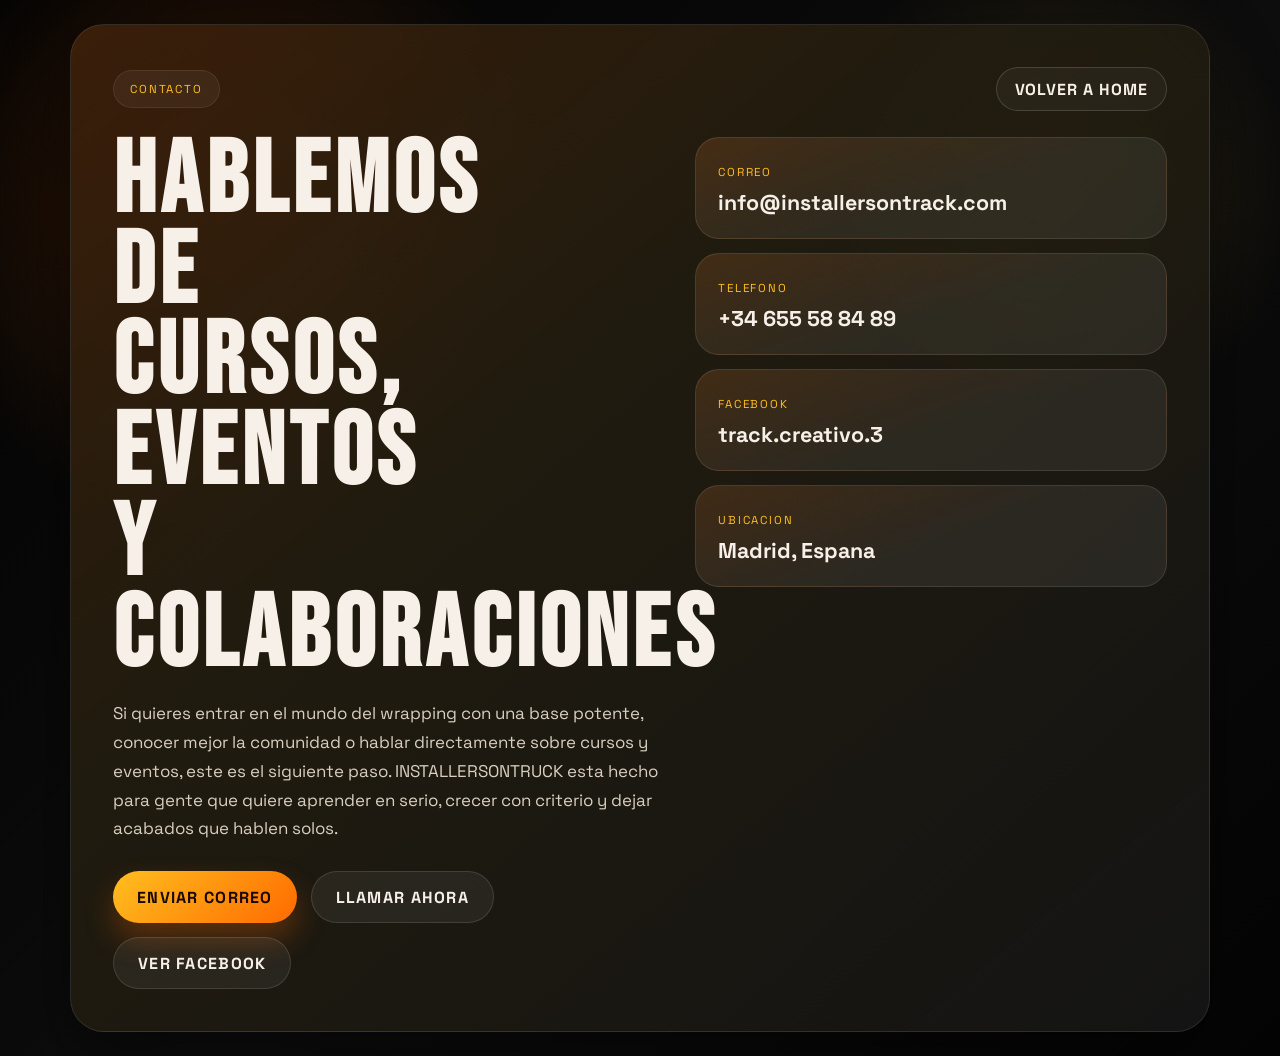
==== contacto.html @ b8a0fbc4 "first commit" ====
<!DOCTYPE html>
<html lang="es">
<head>
  <meta charset="UTF-8">
  <meta name="viewport" content="width=device-width, initial-scale=1.0">
  <title>Contacto | INSTALLERSONTRUCK</title>
  <link rel="preconnect" href="https://fonts.googleapis.com">
  <link rel="preconnect" href="https://fonts.gstatic.com" crossorigin>
  <link href="https://fonts.googleapis.com/css2?family=Bebas+Neue&family=Space+Grotesk:wght@400;500;700&display=swap" rel="stylesheet">
  <link rel="stylesheet" href="placeholder.css">
</head>
<body>
  <main class="placeholder-page">
    <section class="placeholder-card contact-page-card">
      <div class="contact-page-top">
        <span class="placeholder-eyebrow">Contacto</span>
        <a class="contact-back-link" href="index.html">Volver a home</a>
      </div>

      <div class="contact-hero">
        <div class="contact-copy">
          <h1>Hablemos de cursos, eventos y colaboraciones</h1>
          <p class="contact-page-intro">
            Si quieres entrar en el mundo del wrapping con una base potente, conocer mejor la comunidad o hablar
            directamente sobre cursos y eventos, este es el siguiente paso. INSTALLERSONTRUCK esta hecho para gente que
            quiere aprender en serio, crecer con criterio y dejar acabados que hablen solos.
          </p>

          <div class="contact-page-actions">
            <a class="placeholder-button" href="mailto:info@installersontrack.com">Enviar correo</a>
            <a class="placeholder-button placeholder-button-secondary" href="tel:+34655588489">Llamar ahora</a>
            <a class="placeholder-button placeholder-button-secondary" href="https://www.facebook.com/track.creativo.3" target="_blank" rel="noreferrer">Ver Facebook</a>
          </div>
        </div>

        <aside class="contact-sidebar">
          <a class="contact-page-item" href="mailto:info@installersontrack.com">
            <span class="contact-page-label">Correo</span>
            <strong>info@installersontrack.com</strong>
          </a>
          <a class="contact-page-item" href="tel:+34655588489">
            <span class="contact-page-label">Telefono</span>
            <strong>+34 655 58 84 89</strong>
          </a>
          <a class="contact-page-item" href="https://www.facebook.com/track.creativo.3" target="_blank" rel="noreferrer">
            <span class="contact-page-label">Facebook</span>
            <strong>track.creativo.3</strong>
          </a>
          <div class="contact-page-item contact-page-item-static">
            <span class="contact-page-label">Ubicacion</span>
            <strong>Madrid, Espana</strong>
          </div>
        </aside>
      </div>
    </section>
  </main>
</body>
</html>
---- placeholder.css ----
:root {
  --bg: #050505;
  --panel: rgba(14, 14, 14, 0.88);
  --line: rgba(255, 255, 255, 0.09);
  --text: #f6f0e8;
  --muted: #d8cec0;
  --orange: #ff6a00;
  --yellow: #ffbf1f;
  --shadow: 0 28px 70px rgba(0, 0, 0, 0.45);
}

* {
  box-sizing: border-box;
}

body {
  margin: 0;
  min-height: 100vh;
  font-family: "Space Grotesk", sans-serif;
  color: var(--text);
  background:
    radial-gradient(circle at 18% 20%, rgba(255, 106, 0, 0.2), transparent 24%),
    radial-gradient(circle at 82% 18%, rgba(255, 191, 31, 0.14), transparent 18%),
    linear-gradient(135deg, #030303, #0d0d0d 55%, #040404);
}

.placeholder-page {
  min-height: 100vh;
  display: grid;
  place-items: center;
  padding: 24px;
}

.placeholder-card {
  width: min(100%, 760px);
  padding: 44px 38px;
  text-align: center;
  border-radius: 34px;
  background:
    linear-gradient(140deg, rgba(255, 106, 0, 0.18), rgba(255, 191, 31, 0.08) 38%, rgba(255, 255, 255, 0.03)),
    var(--panel);
  border: 1px solid var(--line);
  box-shadow: var(--shadow);
}

.placeholder-eyebrow {
  display: inline-flex;
  align-items: center;
  min-height: 38px;
  padding: 0 16px;
  border-radius: 999px;
  background: rgba(255, 255, 255, 0.05);
  border: 1px solid rgba(255, 255, 255, 0.08);
  color: var(--yellow);
  text-transform: uppercase;
  letter-spacing: 0.16em;
  font-size: 0.72rem;
}

h1 {
  margin: 20px 0 14px;
  font-family: "Bebas Neue", sans-serif;
  font-size: clamp(3rem, 10vw, 5.8rem);
  line-height: 0.9;
  letter-spacing: 0.05em;
  text-transform: uppercase;
}

p {
  margin: 0 auto 28px;
  max-width: 28ch;
  color: var(--muted);
  font-size: 1.05rem;
  line-height: 1.7;
}

.placeholder-button {
  display: inline-flex;
  align-items: center;
  justify-content: center;
  min-height: 52px;
  padding: 0 24px;
  border-radius: 999px;
  background: linear-gradient(135deg, var(--yellow), var(--orange));
  color: #180900;
  font-weight: 700;
  text-transform: uppercase;
  letter-spacing: 0.08em;
  text-decoration: none;
  box-shadow: 0 16px 30px rgba(255, 106, 0, 0.28);
  transition: transform 0.25s ease, box-shadow 0.25s ease;
}

.placeholder-button:hover,
.placeholder-button:focus-visible {
  transform: translateY(-2px);
  box-shadow: 0 20px 34px rgba(255, 106, 0, 0.34);
}

.placeholder-button-secondary {
  background: rgba(255, 255, 255, 0.06);
  color: var(--text);
  box-shadow: none;
  border: 1px solid rgba(255, 255, 255, 0.12);
}

.placeholder-button-secondary:hover,
.placeholder-button-secondary:focus-visible {
  box-shadow: none;
  background: rgba(255, 255, 255, 0.1);
}

.placeholder-button-ghost {
  background: transparent;
  color: var(--text);
  box-shadow: none;
  border: 1px solid rgba(255, 255, 255, 0.2);
}

.placeholder-button-ghost:hover,
.placeholder-button-ghost:focus-visible {
  box-shadow: none;
  background: rgba(255, 255, 255, 0.05);
}

.contact-page-card {
  width: min(100%, 1140px);
  padding: 42px;
  text-align: left;
}

.contact-page-top {
  display: flex;
  align-items: center;
  justify-content: space-between;
  gap: 16px;
  margin-bottom: 26px;
}

.contact-back-link {
  display: inline-flex;
  align-items: center;
  justify-content: center;
  min-height: 44px;
  padding: 0 18px;
  border-radius: 999px;
  border: 1px solid rgba(255, 255, 255, 0.14);
  background: rgba(255, 255, 255, 0.04);
  color: var(--text);
  text-decoration: none;
  font-weight: 700;
  letter-spacing: 0.06em;
  text-transform: uppercase;
  transition: transform 0.25s ease, background 0.25s ease, border-color 0.25s ease;
}

.contact-back-link:hover,
.contact-back-link:focus-visible {
  transform: translateY(-2px);
  background: rgba(255, 255, 255, 0.08);
  border-color: rgba(255, 255, 255, 0.2);
}

.contact-hero {
  display: grid;
  grid-template-columns: minmax(0, 1.08fr) minmax(320px, 0.92fr);
  gap: 28px;
  align-items: start;
}

.contact-copy {
  min-width: 0;
}

.contact-page-card h1 {
  margin: 0 0 18px;
  max-width: 8.5ch;
  font-size: clamp(3.6rem, 8vw, 6.3rem);
  line-height: 0.9;
}

.contact-page-intro {
  margin: 0 0 28px;
  max-width: 54ch;
  font-size: 1.06rem;
}

.contact-sidebar {
  display: grid;
  gap: 14px;
}

.contact-page-grid {
  display: grid;
  grid-template-columns: repeat(2, minmax(0, 1fr));
  gap: 16px;
  margin-bottom: 28px;
}

.contact-page-item {
  display: block;
  padding: 22px 22px 20px;
  border-radius: 24px;
  background:
    linear-gradient(160deg, rgba(255, 106, 0, 0.12), rgba(255, 255, 255, 0.03) 55%),
    rgba(255, 255, 255, 0.04);
  border: 1px solid rgba(255, 255, 255, 0.1);
  text-decoration: none;
  color: var(--text);
  transition: transform 0.25s ease, border-color 0.25s ease, background 0.25s ease;
}

.contact-page-item:hover,
.contact-page-item:focus-visible {
  transform: translateY(-2px);
  border-color: rgba(255, 255, 255, 0.16);
  background: rgba(255, 255, 255, 0.07);
}

.contact-page-label {
  display: inline-block;
  margin-bottom: 10px;
  color: var(--yellow);
  text-transform: uppercase;
  letter-spacing: 0.16em;
  font-size: 0.72rem;
}

.contact-page-item strong {
  display: block;
  font-size: 1.34rem;
  line-height: 1.35;
  word-break: break-word;
}

.contact-page-item-static:hover,
.contact-page-item-static:focus-visible {
  transform: none;
  border-color: rgba(255, 255, 255, 0.1);
  background:
    linear-gradient(160deg, rgba(255, 106, 0, 0.12), rgba(255, 255, 255, 0.03) 55%),
    rgba(255, 255, 255, 0.04);
}

.contact-page-actions {
  display: flex;
  flex-wrap: wrap;
  gap: 14px;
}

@media (max-width: 640px) {
  .placeholder-page {
    padding: 16px;
  }

  .placeholder-card {
    padding: 30px 18px;
  }

  p {
    font-size: 0.98rem;
  }

  .placeholder-button {
    width: 100%;
  }

  .contact-page-card {
    padding: 28px 18px;
  }

  .contact-page-top {
    flex-direction: column;
    align-items: flex-start;
  }

  .contact-back-link {
    width: 100%;
  }

  .contact-hero {
    grid-template-columns: 1fr;
    gap: 20px;
  }

  .contact-page-card h1 {
    max-width: none;
    font-size: clamp(1.75rem, 7.8vw, 2.4rem);
    line-height: 0.95;
    letter-spacing: 0.03em;
    overflow-wrap: anywhere;
    word-break: break-word;
  }

  .contact-page-intro {
    font-size: 1rem;
  }
}
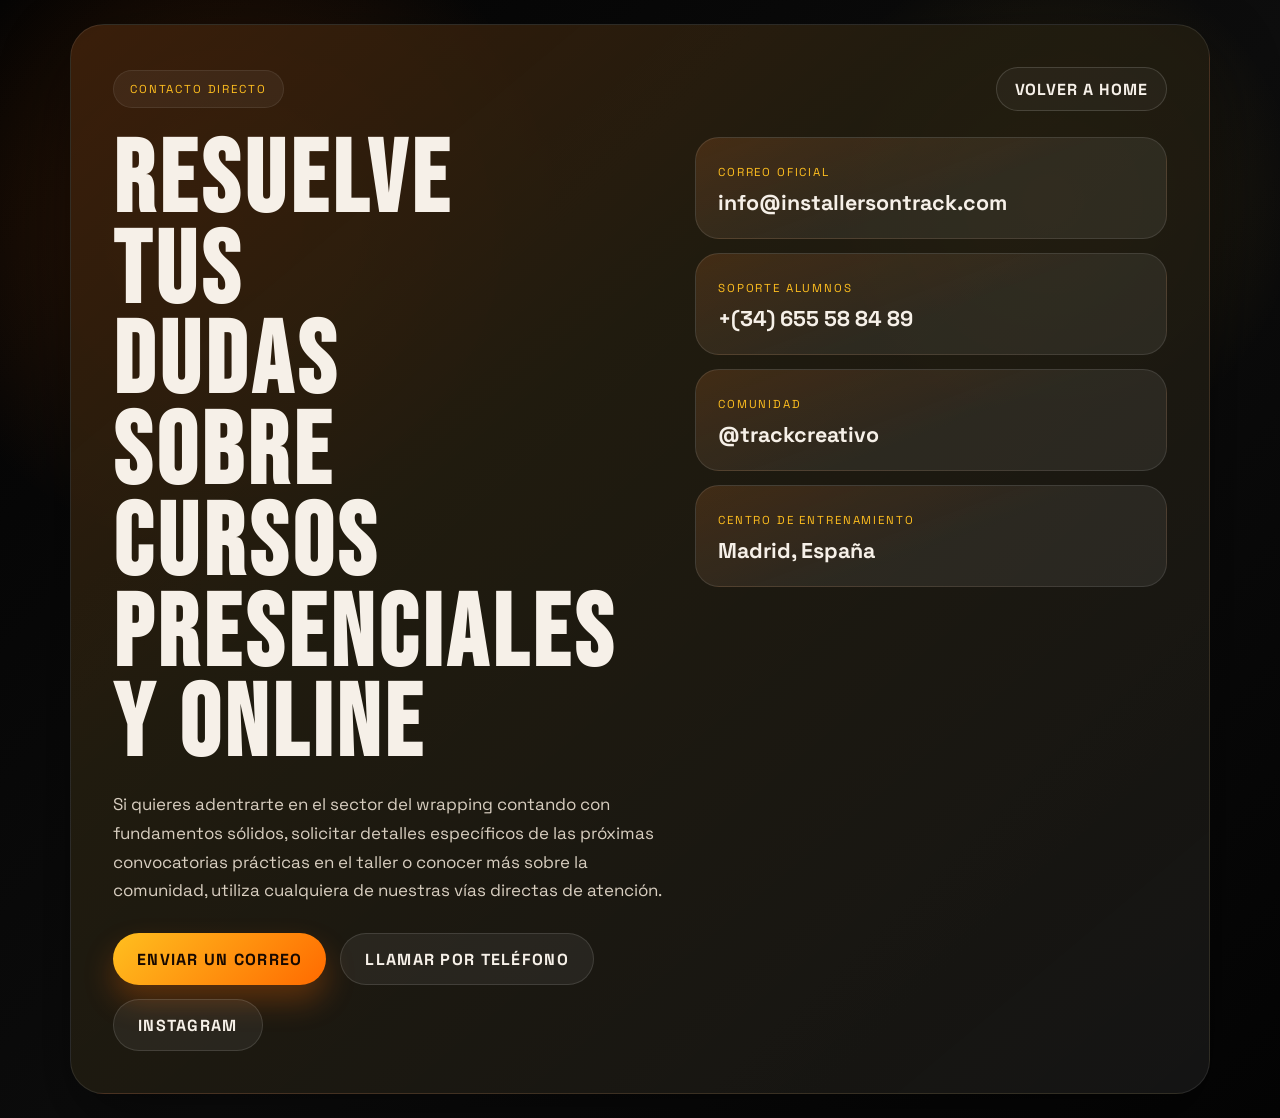
==== commit 8d4455fa: "finalizado" ====
--- a/contacto.html
+++ b/contacto.html
@@ -13,46 +13,44 @@
   <main class="placeholder-page">
     <section class="placeholder-card contact-page-card">
       <div class="contact-page-top">
-        <span class="placeholder-eyebrow">Contacto</span>
+        <span class="placeholder-eyebrow">Contacto Directo</span>
         <a class="contact-back-link" href="index.html">Volver a home</a>
       </div>
 
       <div class="contact-hero">
         <div class="contact-copy">
-          <h1>Hablemos de cursos, eventos y colaboraciones</h1>
+          <h1>Resuelve tus dudas sobre cursos presenciales y online</h1>
           <p class="contact-page-intro">
-            Si quieres entrar en el mundo del wrapping con una base potente, conocer mejor la comunidad o hablar
-            directamente sobre cursos y eventos, este es el siguiente paso. INSTALLERSONTRUCK esta hecho para gente que
-            quiere aprender en serio, crecer con criterio y dejar acabados que hablen solos.
+            Si quieres adentrarte en el sector del wrapping contando con fundamentos sólidos, solicitar detalles específicos de las próximas convocatorias prácticas en el taller o conocer más sobre la comunidad, utiliza cualquiera de nuestras vías directas de atención.
           </p>
 
           <div class="contact-page-actions">
-            <a class="placeholder-button" href="mailto:info@installersontrack.com">Enviar correo</a>
-            <a class="placeholder-button placeholder-button-secondary" href="tel:+34655588489">Llamar ahora</a>
-            <a class="placeholder-button placeholder-button-secondary" href="https://www.facebook.com/track.creativo.3" target="_blank" rel="noreferrer">Ver Facebook</a>
+            <a class="placeholder-button" href="mailto:info@installersontrack.com">Enviar un correo</a>
+            <a class="placeholder-button placeholder-button-secondary" href="tel:+34655588489">Llamar por teléfono</a>
+            <a class="placeholder-button placeholder-button-secondary" href="https://www.instagram.com/trackcreativo" target="_blank" rel="noreferrer">Instagram</a>
           </div>
         </div>
 
         <aside class="contact-sidebar">
           <a class="contact-page-item" href="mailto:info@installersontrack.com">
-            <span class="contact-page-label">Correo</span>
+            <span class="contact-page-label">Correo Oficial</span>
             <strong>info@installersontrack.com</strong>
           </a>
           <a class="contact-page-item" href="tel:+34655588489">
-            <span class="contact-page-label">Telefono</span>
-            <strong>+34 655 58 84 89</strong>
+            <span class="contact-page-label">Soporte Alumnos</span>
+            <strong>+(34) 655 58 84 89</strong>
           </a>
-          <a class="contact-page-item" href="https://www.facebook.com/track.creativo.3" target="_blank" rel="noreferrer">
-            <span class="contact-page-label">Facebook</span>
-            <strong>track.creativo.3</strong>
+          <a class="contact-page-item" href="https://www.instagram.com/trackcreativo" target="_blank" rel="noreferrer">
+            <span class="contact-page-label">Comunidad</span>
+            <strong>@trackcreativo</strong>
           </a>
           <div class="contact-page-item contact-page-item-static">
-            <span class="contact-page-label">Ubicacion</span>
-            <strong>Madrid, Espana</strong>
+            <span class="contact-page-label">Centro de Entrenamiento</span>
+            <strong>Madrid, España</strong>
           </div>
         </aside>
       </div>
     </section>
   </main>
 </body>
-</html>
+</html>
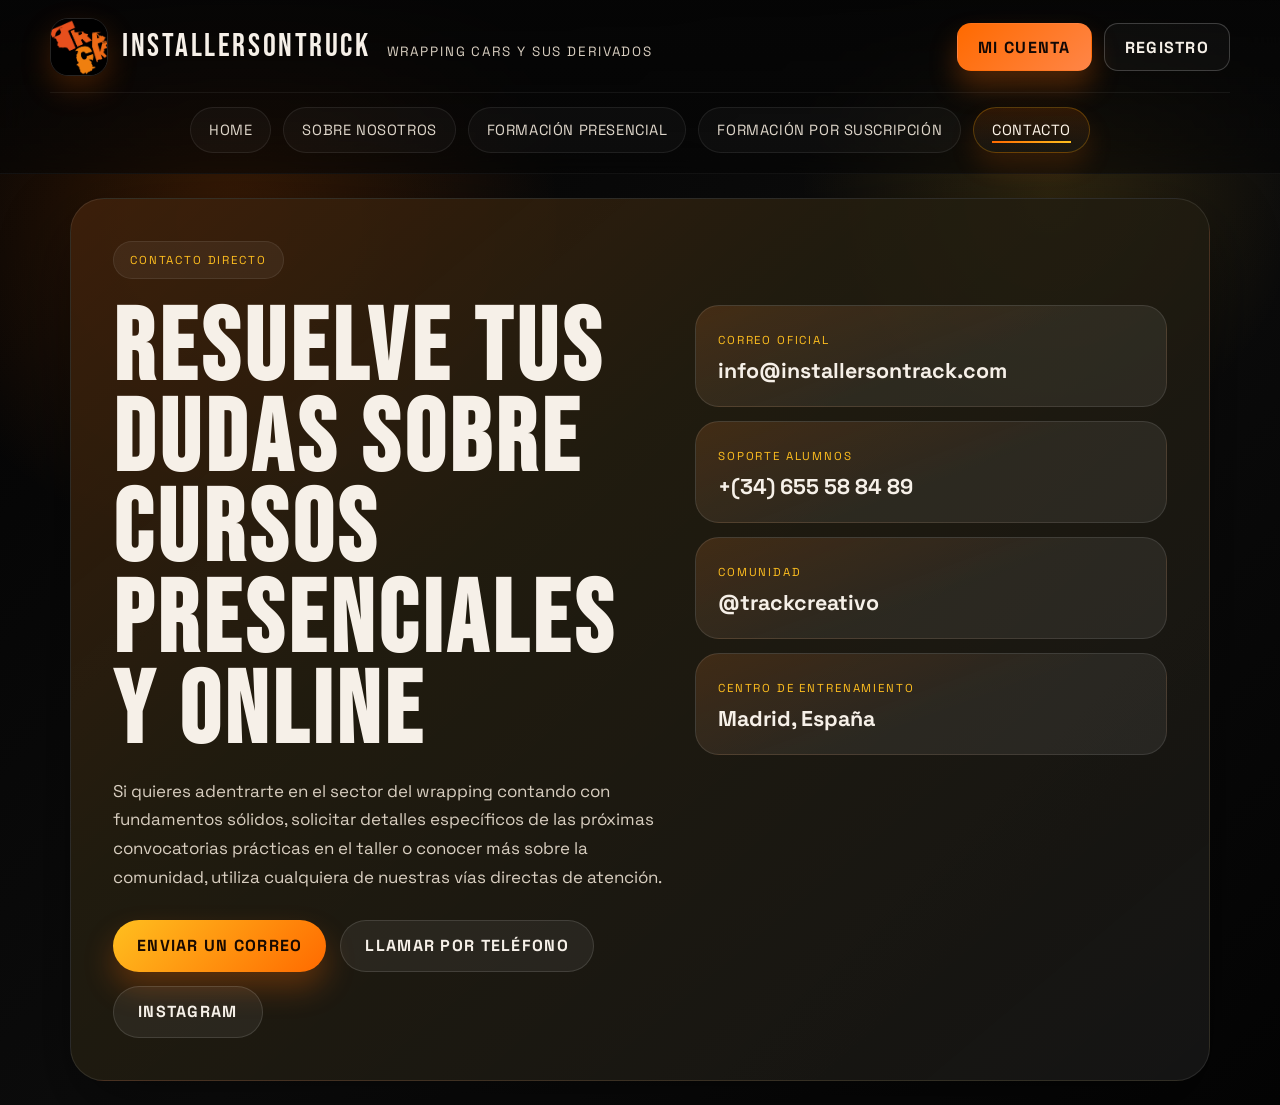
==== commit 8e8d472e: "Unifica menus y estilos de suscripcion" ====
--- a/contacto.html
+++ b/contacto.html
@@ -8,13 +8,42 @@
   <link rel="preconnect" href="https://fonts.gstatic.com" crossorigin>
   <link href="https://fonts.googleapis.com/css2?family=Bebas+Neue&family=Space+Grotesk:wght@400;500;700&display=swap" rel="stylesheet">
   <link rel="stylesheet" href="placeholder.css">
+  <link rel="stylesheet" href="site-header.css">
 </head>
 <body>
+  <header class="site-header">
+    <div class="page-shell header-inner">
+      <div class="header-top">
+        <a class="brand" href="index.html" aria-label="Ir al inicio">
+          <img class="brand-logo" src="logo.jpg" alt="Logo de INSTALLERSONTRUCK">
+          <div class="brand-copy">
+            <div class="brand-name">INSTALLERSONTRUCK</div>
+            <div class="brand-tag">Wrapping cars y sus derivados</div>
+          </div>
+        </a>
+
+        <div class="header-actions">
+          <a class="header-cta" href="mi-cuenta.html">Mi cuenta</a>
+          <a class="header-ghost" href="registro.html">Registro</a>
+        </div>
+      </div>
+
+      <div class="header-nav-row">
+        <nav class="nav" aria-label="Principal">
+          <a href="index.html">Home</a>
+          <a href="sobre-nosotros.html">Sobre nosotros</a>
+          <a href="formacion-presencial.html">Formación presencial</a>
+          <a href="formacion-suscripcion.html">Formación por suscripción</a>
+          <a class="is-active" href="contacto.html" aria-current="page">Contacto</a>
+        </nav>
+      </div>
+    </div>
+  </header>
+
   <main class="placeholder-page">
     <section class="placeholder-card contact-page-card">
       <div class="contact-page-top">
-        <span class="placeholder-eyebrow">Contacto Directo</span>
-        <a class="contact-back-link" href="index.html">Volver a home</a>
+        <span class="placeholder-eyebrow">Contacto directo</span>
       </div>
 
       <div class="contact-hero">
@@ -33,11 +62,11 @@
 
         <aside class="contact-sidebar">
           <a class="contact-page-item" href="mailto:info@installersontrack.com">
-            <span class="contact-page-label">Correo Oficial</span>
+            <span class="contact-page-label">Correo oficial</span>
             <strong>info@installersontrack.com</strong>
           </a>
           <a class="contact-page-item" href="tel:+34655588489">
-            <span class="contact-page-label">Soporte Alumnos</span>
+            <span class="contact-page-label">Soporte alumnos</span>
             <strong>+(34) 655 58 84 89</strong>
           </a>
           <a class="contact-page-item" href="https://www.instagram.com/trackcreativo" target="_blank" rel="noreferrer">
@@ -45,7 +74,7 @@
             <strong>@trackcreativo</strong>
           </a>
           <div class="contact-page-item contact-page-item-static">
-            <span class="contact-page-label">Centro de Entrenamiento</span>
+            <span class="contact-page-label">Centro de entrenamiento</span>
             <strong>Madrid, España</strong>
           </div>
         </aside>
@@ -53,4 +82,4 @@
     </section>
   </main>
 </body>
-</html>+</html>
--- a/placeholder.css
+++ b/placeholder.css
@@ -137,30 +137,6 @@
   margin-bottom: 26px;
 }
 
-.contact-back-link {
-  display: inline-flex;
-  align-items: center;
-  justify-content: center;
-  min-height: 44px;
-  padding: 0 18px;
-  border-radius: 999px;
-  border: 1px solid rgba(255, 255, 255, 0.14);
-  background: rgba(255, 255, 255, 0.04);
-  color: var(--text);
-  text-decoration: none;
-  font-weight: 700;
-  letter-spacing: 0.06em;
-  text-transform: uppercase;
-  transition: transform 0.25s ease, background 0.25s ease, border-color 0.25s ease;
-}
-
-.contact-back-link:hover,
-.contact-back-link:focus-visible {
-  transform: translateY(-2px);
-  background: rgba(255, 255, 255, 0.08);
-  border-color: rgba(255, 255, 255, 0.2);
-}
-
 .contact-hero {
   display: grid;
   grid-template-columns: minmax(0, 1.08fr) minmax(320px, 0.92fr);
@@ -174,7 +150,7 @@
 
 .contact-page-card h1 {
   margin: 0 0 18px;
-  max-width: 8.5ch;
+  max-width: 16ch;
   font-size: clamp(3.6rem, 8vw, 6.3rem);
   line-height: 0.9;
 }
@@ -272,10 +248,6 @@
   .contact-page-top {
     flex-direction: column;
     align-items: flex-start;
-  }
-
-  .contact-back-link {
-    width: 100%;
   }
 
   .contact-hero {
--- a/site-header.css
+++ b/site-header.css
@@ -0,0 +1,285 @@
+:root {
+  --header-text: #f6f0e8;
+  --header-muted: #c2baae;
+  --header-orange: #ff6a00;
+  --header-yellow: #ffbf1f;
+}
+
+.site-header {
+  position: sticky;
+  top: 0;
+  z-index: 20;
+  display: block;
+  padding: 0;
+  border-bottom: 1px solid rgba(255, 255, 255, 0.05);
+  background: linear-gradient(180deg, rgba(5, 5, 5, 0.92), rgba(5, 5, 5, 0.58));
+  backdrop-filter: blur(18px);
+}
+
+.site-header .page-shell {
+  width: min(calc(100% - 32px), 1180px);
+  margin: 0 auto;
+}
+
+.site-header .header-inner {
+  display: flex;
+  flex-direction: column;
+  gap: 16px;
+  padding: 18px 0 20px;
+}
+
+.site-header .header-top {
+  display: flex;
+  align-items: center;
+  justify-content: space-between;
+  gap: 24px;
+  width: 100%;
+}
+
+.site-header .brand {
+  display: flex;
+  align-items: center;
+  gap: 14px;
+  min-width: 0;
+  color: inherit;
+  text-decoration: none;
+}
+
+.site-header .brand-logo {
+  width: 58px;
+  height: 58px;
+  border-radius: 18px;
+  object-fit: cover;
+  border: 1px solid rgba(255, 255, 255, 0.12);
+  box-shadow: 0 12px 30px rgba(255, 106, 0, 0.22);
+}
+
+.site-header .brand-copy {
+  min-width: 0;
+  display: flex;
+  align-items: baseline;
+  gap: 16px;
+  flex-wrap: nowrap;
+}
+
+.site-header .brand-name {
+  font-family: "Bebas Neue", sans-serif;
+  letter-spacing: 0.08em;
+  font-size: 2rem;
+  line-height: 1;
+  white-space: nowrap;
+}
+
+.site-header .brand-tag {
+  color: var(--muted, var(--header-muted));
+  font-size: 0.84rem;
+  text-transform: uppercase;
+  letter-spacing: 0.14em;
+  white-space: nowrap;
+}
+
+.site-header .header-actions {
+  display: flex;
+  align-items: center;
+  gap: 12px;
+  flex: 0 0 auto;
+}
+
+.site-header .header-cta,
+.site-header .header-ghost {
+  display: inline-flex;
+  align-items: center;
+  justify-content: center;
+  min-height: 48px;
+  padding: 0 20px;
+  border-radius: 14px;
+  font-weight: 700;
+  text-transform: uppercase;
+  letter-spacing: 0.08em;
+  text-decoration: none;
+  transition: transform 0.25s ease, border-color 0.25s ease, background 0.25s ease, box-shadow 0.25s ease;
+}
+
+.site-header .header-cta {
+  border: 1px solid transparent;
+  background: linear-gradient(135deg, var(--orange, var(--header-orange)), #ff8547);
+  color: #130805;
+  box-shadow: 0 16px 28px rgba(255, 106, 0, 0.28);
+}
+
+.site-header .header-ghost {
+  border: 1px solid rgba(255, 255, 255, 0.2);
+  background: rgba(255, 255, 255, 0.03);
+  color: var(--text, var(--header-text));
+}
+
+.site-header .header-cta:hover,
+.site-header .header-cta:focus-visible,
+.site-header .header-ghost:hover,
+.site-header .header-ghost:focus-visible {
+  transform: translateY(-2px);
+}
+
+.site-header .header-cta.is-active,
+.site-header .header-ghost.is-active {
+  border-color: rgba(255, 166, 0, 0.38);
+  box-shadow: 0 14px 26px rgba(255, 106, 0, 0.18);
+}
+
+.site-header .header-nav-row {
+  width: 100%;
+  padding-top: 4px;
+  border-top: 1px solid rgba(255, 255, 255, 0.06);
+}
+
+.site-header .nav {
+  display: flex;
+  align-items: center;
+  justify-content: center;
+  flex-wrap: wrap;
+  gap: 12px;
+  padding-top: 10px;
+  color: #ded6ca;
+  font-size: 0.92rem;
+  text-transform: uppercase;
+  letter-spacing: 0.04em;
+}
+
+.site-header .nav a {
+  position: relative;
+  display: inline-flex;
+  align-items: center;
+  justify-content: center;
+  min-height: 46px;
+  padding: 0 18px;
+  border-radius: 999px;
+  border: 1px solid rgba(255, 255, 255, 0.08);
+  background: rgba(255, 255, 255, 0.03);
+  color: inherit;
+  text-decoration: none;
+  transition: transform 0.25s ease, border-color 0.25s ease, background 0.25s ease, color 0.25s ease;
+}
+
+.site-header .nav a::after {
+  content: "";
+  position: absolute;
+  left: 18px;
+  right: 18px;
+  bottom: 9px;
+  height: 2px;
+  transform: scaleX(0);
+  transform-origin: right;
+  background: linear-gradient(90deg, var(--orange, var(--header-orange)), var(--yellow, var(--header-yellow)));
+  transition: transform 0.28s ease;
+}
+
+.site-header .nav a:hover,
+.site-header .nav a:focus-visible {
+  transform: translateY(-2px);
+  border-color: rgba(255, 255, 255, 0.16);
+  background: rgba(255, 255, 255, 0.07);
+}
+
+.site-header .nav a:hover::after,
+.site-header .nav a:focus-visible::after,
+.site-header .nav a.is-active::after {
+  transform: scaleX(1);
+  transform-origin: left;
+}
+
+.site-header .nav a.is-active {
+  color: #fff6ea;
+  border-color: rgba(255, 166, 0, 0.28);
+  background: linear-gradient(180deg, rgba(255, 106, 0, 0.14), rgba(255, 255, 255, 0.04));
+  box-shadow: 0 14px 26px rgba(255, 106, 0, 0.14);
+}
+
+@media (max-width: 820px) {
+  .site-header .header-top {
+    flex-wrap: wrap;
+    align-items: flex-start;
+  }
+
+  .site-header .brand-copy {
+    flex-direction: column;
+    align-items: flex-start;
+    gap: 4px;
+  }
+
+  .site-header .header-actions {
+    margin-left: auto;
+  }
+
+  .site-header .nav {
+    justify-content: flex-start;
+  }
+}
+
+@media (max-width: 640px) {
+  .site-header {
+    position: static;
+  }
+
+  .site-header .page-shell {
+    width: min(calc(100% - 22px), 1180px);
+  }
+
+  .site-header .header-inner {
+    gap: 10px;
+    padding: 12px 0 14px;
+  }
+
+  .site-header .header-top {
+    gap: 12px;
+  }
+
+  .site-header .header-actions {
+    width: 100%;
+    flex-direction: column;
+    gap: 8px;
+    margin-left: 0;
+  }
+
+  .site-header .header-cta,
+  .site-header .header-ghost {
+    width: 100%;
+    min-height: 42px;
+    border-radius: 12px;
+    font-size: 0.86rem;
+  }
+
+  .site-header .brand-name {
+    font-size: 1.42rem;
+  }
+
+  .site-header .brand-tag {
+    white-space: normal;
+    font-size: 0.68rem;
+    letter-spacing: 0.1em;
+  }
+
+  .site-header .brand-logo {
+    width: 48px;
+    height: 48px;
+    border-radius: 14px;
+  }
+
+  .site-header .nav {
+    display: grid;
+    grid-template-columns: repeat(2, minmax(0, 1fr));
+    gap: 8px;
+    font-size: 0.76rem;
+    overflow: visible;
+    padding-bottom: 0;
+    padding-top: 8px;
+    flex-wrap: initial;
+  }
+
+  .site-header .nav a {
+    min-height: 50px;
+    padding: 0 10px;
+    white-space: normal;
+    text-align: center;
+    line-height: 1.2;
+  }
+}
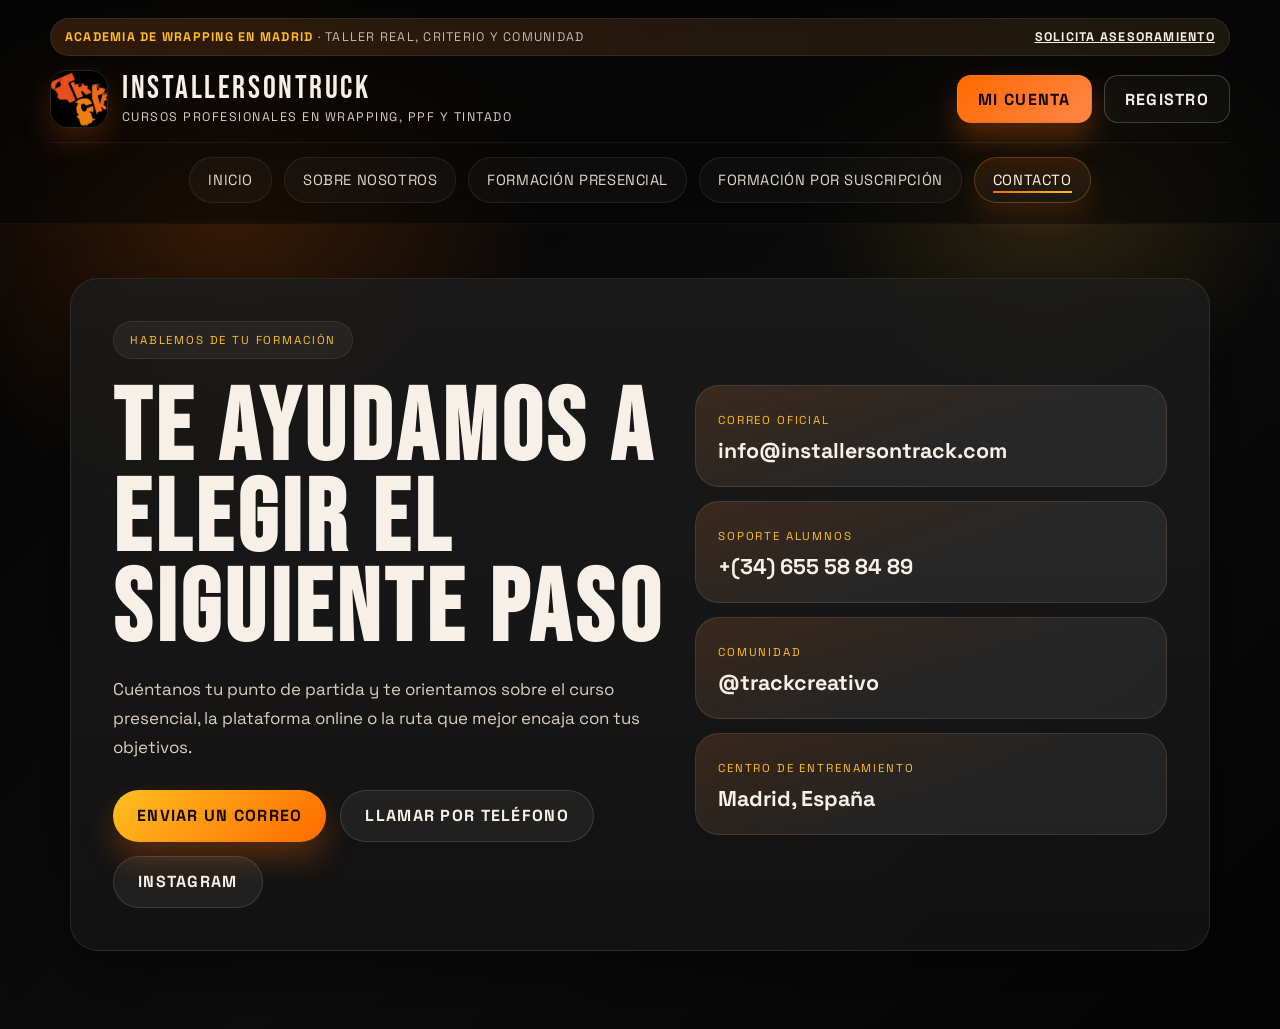
==== commit 46888438: "Cambios head" ====
--- a/contacto.html
+++ b/contacto.html
@@ -1,4 +1,4 @@
-<!DOCTYPE html>
+﻿<!DOCTYPE html>
 <html lang="es">
 <head>
   <meta charset="UTF-8">
@@ -13,14 +13,23 @@
 <body>
   <header class="site-header">
     <div class="page-shell header-inner">
+      <div class="header-ribbon">
+        <span><strong>Academia de wrapping en Madrid</strong> · Taller real, criterio y comunidad</span>
+        <a class="ribbon-link" href="contacto.html">Solicita asesoramiento</a>
+      </div>
+
       <div class="header-top">
         <a class="brand" href="index.html" aria-label="Ir al inicio">
           <img class="brand-logo" src="logo.jpg" alt="Logo de INSTALLERSONTRUCK">
           <div class="brand-copy">
             <div class="brand-name">INSTALLERSONTRUCK</div>
-            <div class="brand-tag">Wrapping cars y sus derivados</div>
+            <div class="brand-tag">Cursos profesionales en wrapping, PPF y tintado</div>
           </div>
         </a>
+
+
+        
+
 
         <div class="header-actions">
           <a class="header-cta" href="mi-cuenta.html">Mi cuenta</a>
@@ -30,7 +39,7 @@
 
       <div class="header-nav-row">
         <nav class="nav" aria-label="Principal">
-          <a href="index.html">Home</a>
+          <a href="index.html">Inicio</a>
           <a href="sobre-nosotros.html">Sobre nosotros</a>
           <a href="formacion-presencial.html">Formación presencial</a>
           <a href="formacion-suscripcion.html">Formación por suscripción</a>
@@ -43,14 +52,14 @@
   <main class="placeholder-page">
     <section class="placeholder-card contact-page-card">
       <div class="contact-page-top">
-        <span class="placeholder-eyebrow">Contacto directo</span>
+        <span class="placeholder-eyebrow">Hablemos de tu formación</span>
       </div>
 
       <div class="contact-hero">
         <div class="contact-copy">
-          <h1>Resuelve tus dudas sobre cursos presenciales y online</h1>
+          <h1>Te ayudamos a elegir el siguiente paso</h1>
           <p class="contact-page-intro">
-            Si quieres adentrarte en el sector del wrapping contando con fundamentos sólidos, solicitar detalles específicos de las próximas convocatorias prácticas en el taller o conocer más sobre la comunidad, utiliza cualquiera de nuestras vías directas de atención.
+            Cuéntanos tu punto de partida y te orientamos sobre el curso presencial, la plataforma online o la ruta que mejor encaja con tus objetivos.
           </p>
 
           <div class="contact-page-actions">
--- a/placeholder.css
+++ b/placeholder.css
@@ -25,22 +25,26 @@
 }
 
 .placeholder-page {
-  min-height: 100vh;
+  min-height: calc(100vh - 180px);
   display: grid;
-  place-items: center;
-  padding: 24px;
+  place-items: start center;
+  padding: 54px 24px 78px;
 }
 
 .placeholder-card {
   width: min(100%, 760px);
-  padding: 44px 38px;
+  padding: 42px;
   text-align: center;
-  border-radius: 34px;
+  border-radius: 28px;
   background:
-    linear-gradient(140deg, rgba(255, 106, 0, 0.18), rgba(255, 191, 31, 0.08) 38%, rgba(255, 255, 255, 0.03)),
+    linear-gradient(180deg, rgba(255, 255, 255, 0.05), rgba(255, 255, 255, 0.02)),
     var(--panel);
   border: 1px solid var(--line);
   box-shadow: var(--shadow);
+}
+
+.auth-card {
+  max-width: 540px;
 }
 
 .placeholder-eyebrow {
@@ -60,7 +64,7 @@
 h1 {
   margin: 20px 0 14px;
   font-family: "Bebas Neue", sans-serif;
-  font-size: clamp(3rem, 10vw, 5.8rem);
+  font-size: clamp(2.8rem, 8vw, 4.8rem);
   line-height: 0.9;
   letter-spacing: 0.05em;
   text-transform: uppercase;
@@ -68,7 +72,7 @@
 
 p {
   margin: 0 auto 28px;
-  max-width: 28ch;
+  max-width: 54ch;
   color: var(--muted);
   font-size: 1.05rem;
   line-height: 1.7;
@@ -224,13 +228,52 @@
   gap: 14px;
 }
 
+.form-submit {
+  width: 100%;
+  border: 0;
+  cursor: pointer;
+}
+
+.auth-footer {
+  margin-top: 30px;
+  padding-top: 24px;
+  border-top: 1px solid var(--line);
+  color: var(--muted);
+  font-size: 0.95rem;
+}
+
+.auth-footer.compact {
+  margin-top: 24px;
+  padding-top: 0;
+  border-top: 0;
+}
+
+.auth-footer a {
+  color: var(--yellow);
+  font-weight: 700;
+}
+
+.auth-link {
+  width: 100%;
+  margin-top: 14px;
+}
+
+.remember-control {
+  display: flex;
+  align-items: center;
+  gap: 6px;
+  color: var(--muted);
+  cursor: pointer;
+}
+
 @media (max-width: 640px) {
   .placeholder-page {
-    padding: 16px;
+    padding: 28px 16px 54px;
   }
 
   .placeholder-card {
     padding: 30px 18px;
+    border-radius: 22px;
   }
 
   p {
--- a/site-header.css
+++ b/site-header.css
@@ -24,8 +24,36 @@
 .site-header .header-inner {
   display: flex;
   flex-direction: column;
-  gap: 16px;
+  gap: 14px;
   padding: 18px 0 20px;
+}
+
+.site-header .header-ribbon {
+  display: flex;
+  align-items: center;
+  justify-content: space-between;
+  gap: 14px;
+  min-height: 38px;
+  padding: 0 14px;
+  border: 1px solid rgba(255, 255, 255, 0.08);
+  border-radius: 999px;
+  background:
+    linear-gradient(90deg, rgba(255, 106, 0, 0.14), rgba(255, 191, 31, 0.06)),
+    rgba(255, 255, 255, 0.03);
+  color: var(--header-muted);
+  font-size: 0.78rem;
+  text-transform: uppercase;
+  letter-spacing: 0.1em;
+}
+
+.site-header .header-ribbon strong {
+  color: var(--header-yellow);
+}
+
+.site-header .ribbon-link {
+  color: var(--header-text);
+  font-weight: 700;
+  white-space: nowrap;
 }
 
 .site-header .header-top {
@@ -57,9 +85,8 @@
 .site-header .brand-copy {
   min-width: 0;
   display: flex;
-  align-items: baseline;
-  gap: 16px;
-  flex-wrap: nowrap;
+  flex-direction: column;
+  gap: 5px;
 }
 
 .site-header .brand-name {
@@ -72,9 +99,34 @@
 
 .site-header .brand-tag {
   color: var(--muted, var(--header-muted));
-  font-size: 0.84rem;
-  text-transform: uppercase;
-  letter-spacing: 0.14em;
+  font-size: 0.78rem;
+  text-transform: uppercase;
+  letter-spacing: 0.12em;
+  line-height: 1.25;
+}
+
+.site-header .header-trust {
+  display: flex;
+  align-items: center;
+  justify-content: center;
+  gap: 8px;
+  flex-wrap: wrap;
+  min-width: 220px;
+}
+
+.site-header .trust-pill {
+  display: inline-flex;
+  align-items: center;
+  min-height: 32px;
+  padding: 0 12px;
+  border: 1px solid rgba(255, 255, 255, 0.08);
+  border-radius: 999px;
+  background: rgba(255, 255, 255, 0.04);
+  color: #eadfce;
+  font-size: 0.72rem;
+  font-weight: 700;
+  text-transform: uppercase;
+  letter-spacing: 0.08em;
   white-space: nowrap;
 }
 
@@ -201,9 +253,13 @@
   }
 
   .site-header .brand-copy {
-    flex-direction: column;
-    align-items: flex-start;
     gap: 4px;
+  }
+
+  .site-header .header-trust {
+    order: 3;
+    width: 100%;
+    justify-content: flex-start;
   }
 
   .site-header .header-actions {
@@ -227,6 +283,17 @@
   .site-header .header-inner {
     gap: 10px;
     padding: 12px 0 14px;
+  }
+
+  .site-header .header-ribbon {
+    align-items: flex-start;
+    flex-direction: column;
+    gap: 4px;
+    min-height: 0;
+    padding: 10px 12px;
+    border-radius: 14px;
+    font-size: 0.66rem;
+    line-height: 1.35;
   }
 
   .site-header .header-top {
@@ -253,9 +320,23 @@
   }
 
   .site-header .brand-tag {
-    white-space: normal;
     font-size: 0.68rem;
     letter-spacing: 0.1em;
+  }
+
+  .site-header .header-trust {
+    display: grid;
+    grid-template-columns: repeat(3, minmax(0, 1fr));
+    gap: 6px;
+  }
+
+  .site-header .trust-pill {
+    justify-content: center;
+    min-height: 34px;
+    padding: 0 6px;
+    font-size: 0.62rem;
+    text-align: center;
+    white-space: normal;
   }
 
   .site-header .brand-logo {
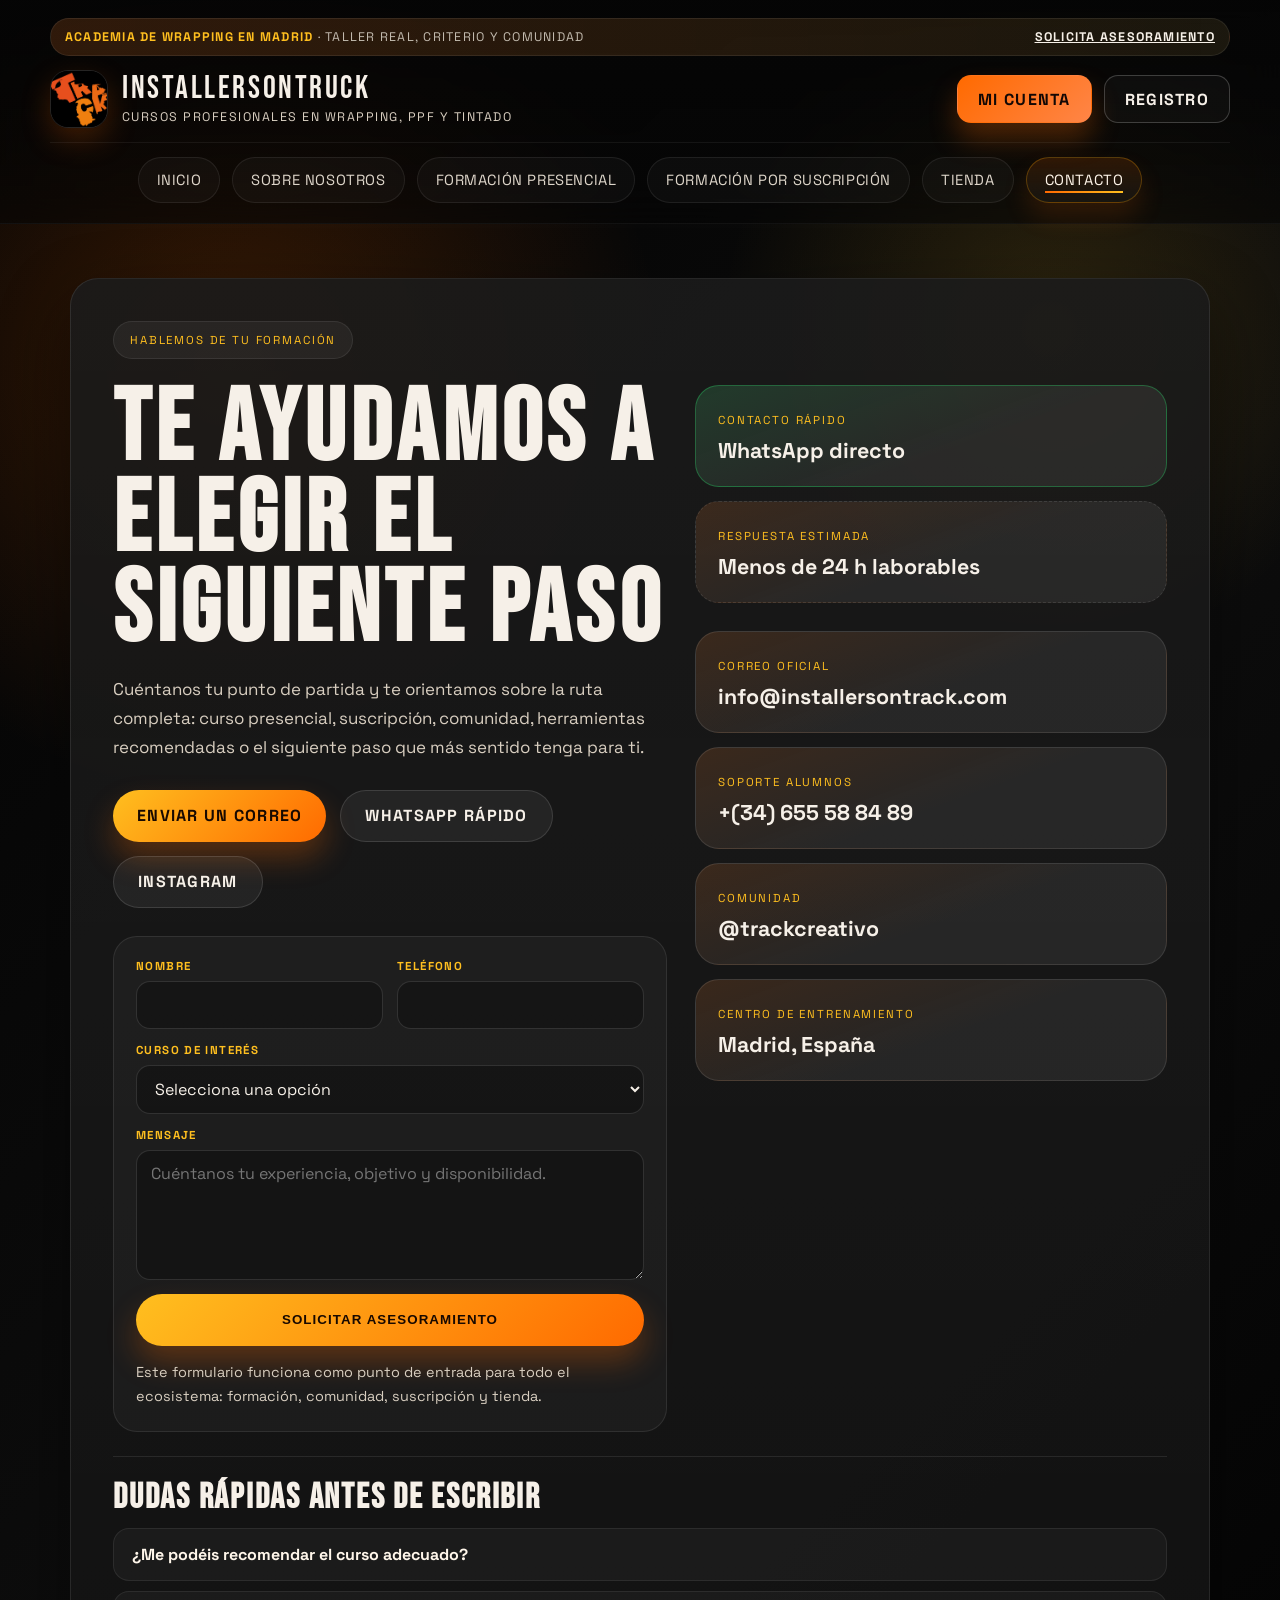
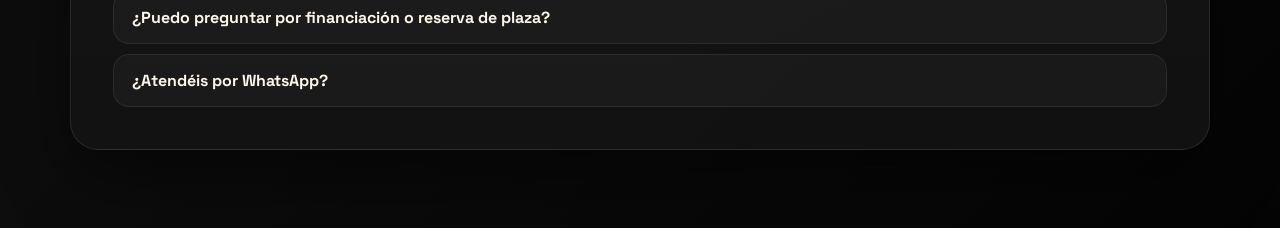
==== commit a6d710e8: "Reestructura tienda comunidad y rutas de formacion" ====
--- a/contacto.html
+++ b/contacto.html
@@ -9,6 +9,38 @@
   <link href="https://fonts.googleapis.com/css2?family=Bebas+Neue&family=Space+Grotesk:wght@400;500;700&display=swap" rel="stylesheet">
   <link rel="stylesheet" href="placeholder.css">
   <link rel="stylesheet" href="site-header.css">
+  <script type="application/ld+json">
+    {
+      "@context": "https://schema.org",
+      "@type": "FAQPage",
+      "mainEntity": [
+        {
+          "@type": "Question",
+          "name": "¿Me podéis recomendar el curso adecuado?",
+          "acceptedAnswer": {
+            "@type": "Answer",
+            "text": "Sí. Puedes indicar tu experiencia, objetivo y disponibilidad para recibir orientación entre curso presencial, suscripción o una ruta combinada."
+          }
+        },
+        {
+          "@type": "Question",
+          "name": "¿Puedo preguntar por financiación o reserva de plaza?",
+          "acceptedAnswer": {
+            "@type": "Answer",
+            "text": "Sí. Indica el curso de interés y se responderá con opciones disponibles, fechas y próximos pasos."
+          }
+        },
+        {
+          "@type": "Question",
+          "name": "¿Atendéis por WhatsApp?",
+          "acceptedAnswer": {
+            "@type": "Answer",
+            "text": "Sí. WhatsApp es la vía más rápida para dudas concretas, fechas y disponibilidad."
+          }
+        }
+      ]
+    }
+  </script>
 </head>
 <body>
   <header class="site-header">
@@ -43,6 +75,7 @@
           <a href="sobre-nosotros.html">Sobre nosotros</a>
           <a href="formacion-presencial.html">Formación presencial</a>
           <a href="formacion-suscripcion.html">Formación por suscripción</a>
+          <a href="tienda.html">Tienda</a>
           <a class="is-active" href="contacto.html" aria-current="page">Contacto</a>
         </nav>
       </div>
@@ -59,17 +92,60 @@
         <div class="contact-copy">
           <h1>Te ayudamos a elegir el siguiente paso</h1>
           <p class="contact-page-intro">
-            Cuéntanos tu punto de partida y te orientamos sobre el curso presencial, la plataforma online o la ruta que mejor encaja con tus objetivos.
+            Cuéntanos tu punto de partida y te orientamos sobre la ruta completa: curso presencial, suscripción, comunidad, herramientas recomendadas o el siguiente paso que más sentido tenga para ti.
           </p>
 
           <div class="contact-page-actions">
             <a class="placeholder-button" href="mailto:info@installersontrack.com">Enviar un correo</a>
-            <a class="placeholder-button placeholder-button-secondary" href="tel:+34655588489">Llamar por teléfono</a>
+            <a class="placeholder-button placeholder-button-secondary" href="https://wa.me/34655588489" target="_blank" rel="noreferrer">WhatsApp rápido</a>
             <a class="placeholder-button placeholder-button-secondary" href="https://www.instagram.com/trackcreativo" target="_blank" rel="noreferrer">Instagram</a>
           </div>
+
+          <form class="contact-form" action="mailto:info@installersontrack.com" method="post" enctype="text/plain">
+            <div class="contact-form-grid">
+              <div class="field-group">
+                <label for="nombre">Nombre</label>
+                <input id="nombre" name="nombre" type="text" autocomplete="name" required>
+              </div>
+              <div class="field-group">
+                <label for="telefono">Teléfono</label>
+                <input id="telefono" name="telefono" type="tel" autocomplete="tel" required>
+              </div>
+              <div class="field-group full">
+                <label for="curso">Curso de interés</label>
+                <select id="curso" name="curso" required>
+                  <option value="">Selecciona una opción</option>
+                  <option>Wrap intermedio</option>
+                  <option>Wrap avanzado</option>
+                  <option>Clear PPF</option>
+                  <option>Tintado de lunas</option>
+                  <option>Formación por suscripción</option>
+                  <option>Comunidad privada</option>
+                  <option>Tienda / kit de herramientas</option>
+                  <option>No lo tengo claro</option>
+                </select>
+              </div>
+              <div class="field-group full">
+                <label for="mensaje">Mensaje</label>
+                <textarea id="mensaje" name="mensaje" placeholder="Cuéntanos tu experiencia, objetivo y disponibilidad."></textarea>
+              </div>
+            </div>
+            <button class="placeholder-button form-submit" type="submit">Solicitar asesoramiento</button>
+            <p class="contact-form-note">Este formulario funciona como punto de entrada para todo el ecosistema: formación, comunidad, suscripción y tienda.</p>
+          </form>
         </div>
 
         <aside class="contact-sidebar">
+          <div class="quick-contact">
+            <a class="contact-page-item whatsapp-card" href="https://wa.me/34655588489" target="_blank" rel="noreferrer">
+              <span class="contact-page-label">Contacto rápido</span>
+              <strong>WhatsApp directo</strong>
+            </a>
+            <div class="contact-page-item contact-page-item-static response-card">
+              <span class="contact-page-label">Respuesta estimada</span>
+              <strong>Menos de 24 h laborables</strong>
+            </div>
+          </div>
           <a class="contact-page-item" href="mailto:info@installersontrack.com">
             <span class="contact-page-label">Correo oficial</span>
             <strong>info@installersontrack.com</strong>
@@ -88,7 +164,26 @@
           </div>
         </aside>
       </div>
+
+      <section class="contact-faq" aria-labelledby="faq-contacto">
+        <h2 id="faq-contacto">Dudas rápidas antes de escribir</h2>
+        <div class="contact-faq-list">
+          <details>
+            <summary>¿Me podéis recomendar el curso adecuado?</summary>
+            <p>Sí. Cuéntanos tu experiencia, objetivo y disponibilidad para orientarte entre curso presencial, suscripción, comunidad, tienda o una ruta combinada.</p>
+          </details>
+          <details>
+            <summary>¿Puedo preguntar por financiación o reserva de plaza?</summary>
+            <p>Sí. Indica el curso de interés en el formulario y te responderemos con opciones disponibles y próximos pasos.</p>
+          </details>
+          <details>
+            <summary>¿Atendéis por WhatsApp?</summary>
+            <p>Sí. El botón de WhatsApp es la vía más rápida para dudas concretas, fechas y disponibilidad.</p>
+          </details>
+        </div>
+      </section>
     </section>
   </main>
 </body>
 </html>
+
--- a/placeholder.css
+++ b/placeholder.css
@@ -228,6 +228,135 @@
   gap: 14px;
 }
 
+.contact-form {
+  display: grid;
+  gap: 14px;
+  margin-top: 28px;
+  padding: 22px;
+  border-radius: 24px;
+  border: 1px solid rgba(255, 255, 255, 0.09);
+  background: rgba(255, 255, 255, 0.035);
+}
+
+.contact-form-grid {
+  display: grid;
+  grid-template-columns: repeat(2, minmax(0, 1fr));
+  gap: 14px;
+}
+
+.field-group {
+  display: grid;
+  gap: 8px;
+}
+
+.field-group.full {
+  grid-column: 1 / -1;
+}
+
+.field-group label {
+  color: var(--yellow);
+  text-transform: uppercase;
+  letter-spacing: 0.12em;
+  font-size: 0.72rem;
+  font-weight: 700;
+}
+
+.field-group input,
+.field-group select,
+.field-group textarea {
+  width: 100%;
+  min-height: 48px;
+  border: 1px solid rgba(255, 255, 255, 0.12);
+  border-radius: 14px;
+  background: rgba(0, 0, 0, 0.28);
+  color: var(--text);
+  font: inherit;
+  padding: 12px 14px;
+  outline: none;
+}
+
+.field-group textarea {
+  min-height: 130px;
+  resize: vertical;
+}
+
+.field-group input:focus,
+.field-group select:focus,
+.field-group textarea:focus {
+  border-color: rgba(255, 191, 31, 0.5);
+  box-shadow: 0 0 0 3px rgba(255, 191, 31, 0.1);
+}
+
+.contact-form-note {
+  margin: 0;
+  max-width: none;
+  color: var(--muted);
+  font-size: 0.9rem;
+}
+
+.quick-contact {
+  display: grid;
+  gap: 14px;
+  margin-bottom: 14px;
+}
+
+.whatsapp-card {
+  border-color: rgba(37, 211, 102, 0.35);
+  background:
+    linear-gradient(160deg, rgba(37, 211, 102, 0.14), rgba(255, 255, 255, 0.03) 58%),
+    rgba(255, 255, 255, 0.04);
+}
+
+.response-card {
+  border-style: dashed;
+}
+
+.contact-faq {
+  margin-top: 24px;
+  padding-top: 24px;
+  border-top: 1px solid var(--line);
+}
+
+.contact-faq h2 {
+  margin: 0 0 14px;
+  font-family: "Bebas Neue", sans-serif;
+  font-size: 2.2rem;
+  line-height: 0.95;
+  letter-spacing: 0.05em;
+  text-transform: uppercase;
+}
+
+.contact-faq-list {
+  display: grid;
+  gap: 10px;
+}
+
+.contact-faq-list details {
+  border-radius: 16px;
+  border: 1px solid rgba(255, 255, 255, 0.08);
+  background: rgba(255, 255, 255, 0.035);
+}
+
+.contact-faq-list summary {
+  cursor: pointer;
+  padding: 15px 18px;
+  color: #fff6ea;
+  font-weight: 700;
+  list-style: none;
+}
+
+.contact-faq-list summary::-webkit-details-marker {
+  display: none;
+}
+
+.contact-faq-list p {
+  margin: 0;
+  max-width: none;
+  padding: 0 18px 16px;
+  color: var(--muted);
+  font-size: 0.96rem;
+}
+
 .form-submit {
   width: 100%;
   border: 0;
@@ -310,4 +439,8 @@
   .contact-page-intro {
     font-size: 1rem;
   }
-}
+
+  .contact-form-grid {
+    grid-template-columns: 1fr;
+  }
+}
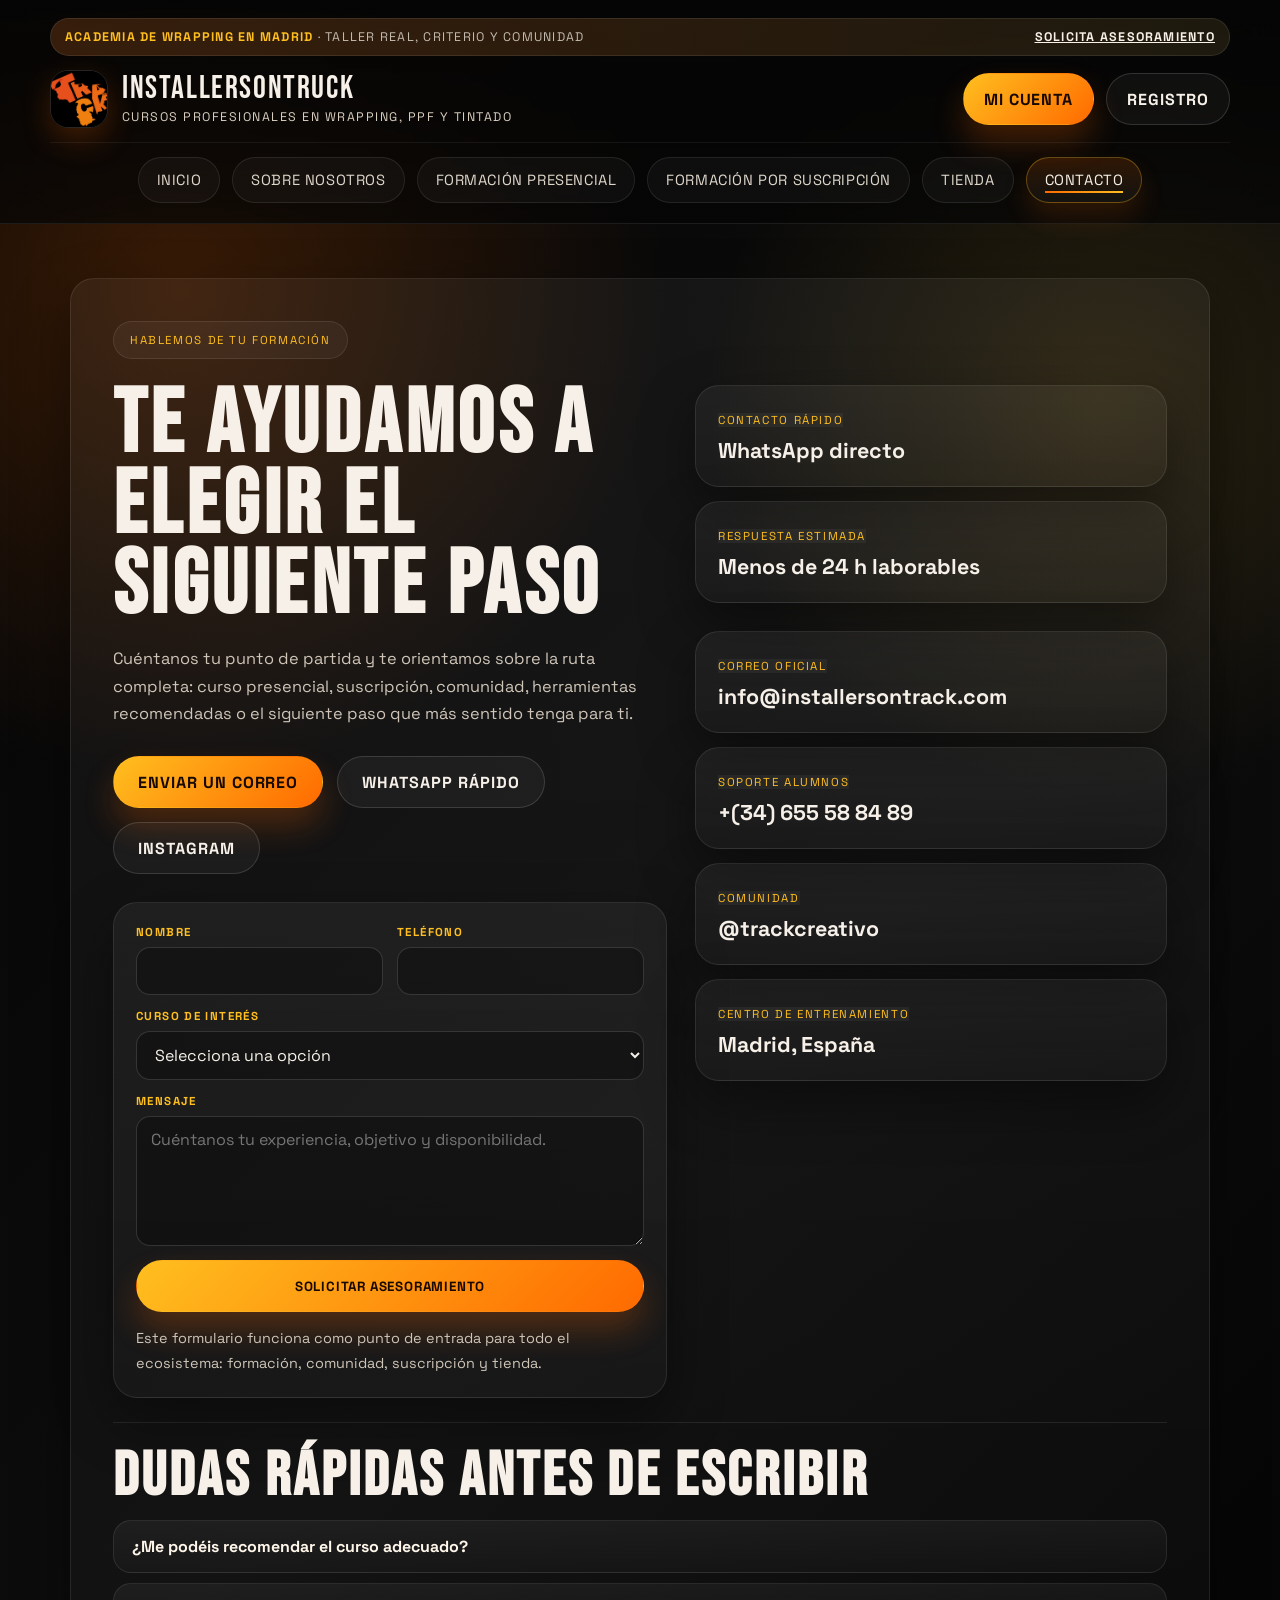
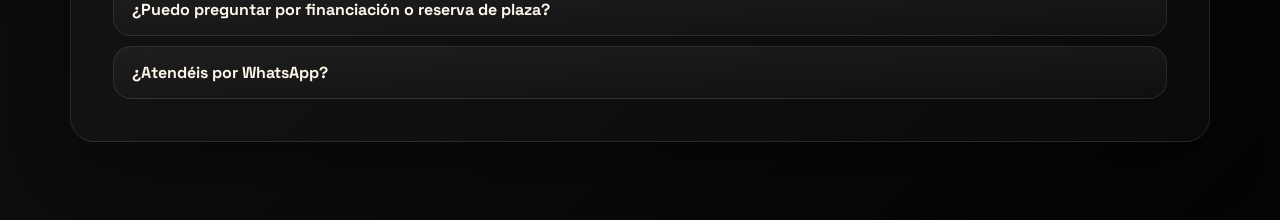
==== commit b74c694b: "Unify visual identity across site" ====
--- a/contacto.html
+++ b/contacto.html
@@ -41,6 +41,7 @@
       ]
     }
   </script>
+  <link rel="stylesheet" href="design-system.css">
 </head>
 <body>
   <header class="site-header">
@@ -187,3 +188,5 @@
 </body>
 </html>
 
+
+
--- a/design-system.css
+++ b/design-system.css
@@ -0,0 +1,299 @@
+@import url("https://fonts.googleapis.com/css2?family=Bebas+Neue&family=Space+Grotesk:wght@400;500;600;700&display=swap");
+
+:root {
+  --tc-bg: #050505;
+  --tc-bg-2: #0d0d0d;
+  --tc-panel: rgba(18, 18, 18, 0.78);
+  --tc-panel-soft: rgba(255, 255, 255, 0.045);
+  --tc-line: rgba(255, 255, 255, 0.09);
+  --tc-line-strong: rgba(255, 191, 31, 0.26);
+  --tc-text: #f6f0e8;
+  --tc-muted: #cfc5b8;
+  --tc-orange: #ff6a00;
+  --tc-orange-2: #ff8547;
+  --tc-yellow: #ffbf1f;
+  --tc-shadow: 0 22px 56px rgba(0, 0, 0, 0.42);
+  --tc-radius: 24px;
+  --tc-radius-sm: 16px;
+  --tc-max: 1180px;
+}
+
+html {
+  scroll-behavior: smooth;
+}
+
+body {
+  font-family: "Space Grotesk", sans-serif !important;
+  color: var(--tc-text) !important;
+  background:
+    radial-gradient(circle at 14% 16%, rgba(255, 106, 0, 0.20), transparent 26%),
+    radial-gradient(circle at 86% 22%, rgba(255, 191, 31, 0.12), transparent 22%),
+    linear-gradient(135deg, var(--tc-bg), var(--tc-bg-2) 58%, #040404) !important;
+}
+
+body.subscription-page::before {
+  display: none !important;
+}
+
+.page-shell,
+.site-header .page-shell {
+  width: min(calc(100% - 32px), var(--tc-max));
+}
+
+h1,
+h2,
+h3,
+.section-title,
+.brand-name {
+  font-family: "Bebas Neue", sans-serif !important;
+  letter-spacing: 0.05em !important;
+  text-transform: uppercase;
+}
+
+h1,
+.hero h1,
+.page-title h1,
+.contact-page-card h1,
+.course-copy h1 {
+  font-size: clamp(3.2rem, 7vw, 5.8rem) !important;
+  line-height: 0.9 !important;
+  color: var(--tc-text) !important;
+}
+
+.section-title,
+.route-panel h2,
+.bundle-panel h2,
+.support-panel h2,
+.contact-faq h2,
+.faq-panel h2 {
+  font-size: clamp(2.35rem, 5vw, 3.9rem) !important;
+  line-height: 0.95 !important;
+  color: var(--tc-text) !important;
+}
+
+.detail-card h2,
+.calendar-card h2,
+.course-faq h2,
+.product-card h2,
+.student-card h2,
+.signup-summary h2 {
+  font-size: 1.85rem !important;
+  line-height: 0.98 !important;
+  color: var(--tc-yellow) !important;
+}
+
+p,
+li,
+span,
+input,
+select,
+textarea,
+button {
+  font-family: "Space Grotesk", sans-serif;
+}
+
+p,
+.section-intro,
+.section-desc,
+.course-copy p,
+.contact-page-intro,
+.hero p {
+  color: var(--tc-muted) !important;
+  font-size: 1.02rem;
+  line-height: 1.7;
+}
+
+.eyebrow,
+.section-label,
+.course-label,
+.placeholder-eyebrow,
+.product-tag,
+.offer-tag,
+.contact-page-label {
+  color: var(--tc-yellow) !important;
+  border-color: var(--tc-line) !important;
+  background: rgba(255, 255, 255, 0.045) !important;
+  letter-spacing: 0.14em !important;
+}
+
+.site-header {
+  background: linear-gradient(180deg, rgba(5, 5, 5, 0.94), rgba(5, 5, 5, 0.70)) !important;
+  border-bottom: 1px solid var(--tc-line) !important;
+}
+
+.header-ribbon,
+.site-header .header-ribbon {
+  background:
+    linear-gradient(90deg, rgba(255, 106, 0, 0.16), rgba(255, 191, 31, 0.07)),
+    rgba(255, 255, 255, 0.035) !important;
+  border-color: var(--tc-line) !important;
+}
+
+.nav a,
+.site-header .nav a {
+  border-color: var(--tc-line) !important;
+  background: rgba(255, 255, 255, 0.035) !important;
+  color: #ded6ca !important;
+}
+
+.nav a.is-active,
+.site-header .nav a.is-active {
+  border-color: rgba(255, 191, 31, 0.32) !important;
+  background: linear-gradient(180deg, rgba(255, 106, 0, 0.16), rgba(255, 255, 255, 0.045)) !important;
+  color: var(--tc-text) !important;
+}
+
+.button-primary,
+.placeholder-button,
+.header-cta,
+.site-header .header-cta,
+.cta-primary,
+.offer-button-primary,
+.offer-link.offer-button-primary,
+.btn-orange {
+  min-height: 52px;
+  border: 1px solid transparent !important;
+  border-radius: 999px !important;
+  background: linear-gradient(135deg, var(--tc-yellow), var(--tc-orange)) !important;
+  color: #170900 !important;
+  box-shadow: 0 18px 32px rgba(255, 106, 0, 0.24) !important;
+  font-weight: 700 !important;
+  letter-spacing: 0.06em !important;
+  text-transform: uppercase;
+}
+
+.button-secondary,
+.placeholder-button-secondary,
+.header-ghost,
+.site-header .header-ghost,
+.cta-secondary,
+.offer-button,
+.store-link {
+  min-height: 52px;
+  border: 1px solid rgba(255, 255, 255, 0.14) !important;
+  border-radius: 999px !important;
+  background: rgba(255, 255, 255, 0.045) !important;
+  color: var(--tc-text) !important;
+  box-shadow: none !important;
+  font-weight: 700 !important;
+  letter-spacing: 0.06em !important;
+  text-transform: uppercase;
+}
+
+.button-primary:hover,
+.button-primary:focus-visible,
+.button-secondary:hover,
+.button-secondary:focus-visible,
+.placeholder-button:hover,
+.placeholder-button:focus-visible,
+.cta-primary:hover,
+.cta-primary:focus-visible,
+.cta-secondary:hover,
+.cta-secondary:focus-visible,
+.offer-button:hover,
+.offer-button:focus-visible,
+.site-header .header-cta:hover,
+.site-header .header-ghost:hover {
+  transform: translateY(-2px);
+}
+
+.panel,
+.placeholder-card,
+.detail-card,
+.calendar-card,
+.note-card,
+.course-card,
+.course-faq,
+.route-panel,
+.route-card,
+.value-panel,
+.preview-panel,
+.faq-panel,
+.community-system,
+.community-card,
+.store-spotlight,
+.store-spotlight-products a,
+.product-card,
+.bundle-panel,
+.support-panel,
+.logic-card,
+.student-card,
+.signup-flow,
+.signup-summary,
+.contact-page-item,
+.contact-form,
+.contact-faq-list details,
+.faq-list details,
+.yt-video,
+.testimonial-card {
+  border: 1px solid var(--tc-line) !important;
+  border-radius: var(--tc-radius) !important;
+  background: linear-gradient(180deg, rgba(255, 255, 255, 0.052), rgba(255, 255, 255, 0.022)) !important;
+  box-shadow: var(--tc-shadow) !important;
+}
+
+.faq-list details,
+.contact-faq-list details,
+.route-card,
+.community-card,
+.store-spotlight-products a,
+.student-card,
+.product-card {
+  border-radius: 18px !important;
+  box-shadow: none !important;
+}
+
+.visual-card,
+.course-cover,
+.offer-face,
+.gallery-card {
+  border-color: var(--tc-line) !important;
+  box-shadow: var(--tc-shadow) !important;
+}
+
+input,
+select,
+textarea,
+.form-control {
+  border: 1px solid rgba(255, 255, 255, 0.14) !important;
+  border-radius: 14px !important;
+  background: rgba(0, 0, 0, 0.30) !important;
+  color: var(--tc-text) !important;
+}
+
+input:focus,
+select:focus,
+textarea:focus,
+.form-control:focus {
+  border-color: rgba(255, 191, 31, 0.55) !important;
+  box-shadow: 0 0 0 3px rgba(255, 191, 31, 0.10) !important;
+  outline: none !important;
+}
+
+.hero-limit {
+  background: linear-gradient(180deg, #fff5c7 0%, var(--tc-yellow) 44%, var(--tc-orange) 100%) !important;
+  -webkit-background-clip: text !important;
+  background-clip: text !important;
+}
+
+@media (max-width: 640px) {
+  .page-shell,
+  .site-header .page-shell {
+    width: min(calc(100% - 22px), var(--tc-max));
+  }
+
+  h1,
+  .hero h1,
+  .page-title h1,
+  .contact-page-card h1,
+  .course-copy h1 {
+    font-size: clamp(2.65rem, 13vw, 3.7rem) !important;
+  }
+
+  .section-title,
+  .route-panel h2,
+  .bundle-panel h2,
+  .support-panel h2 {
+    font-size: clamp(2.15rem, 9vw, 3rem) !important;
+  }
+}
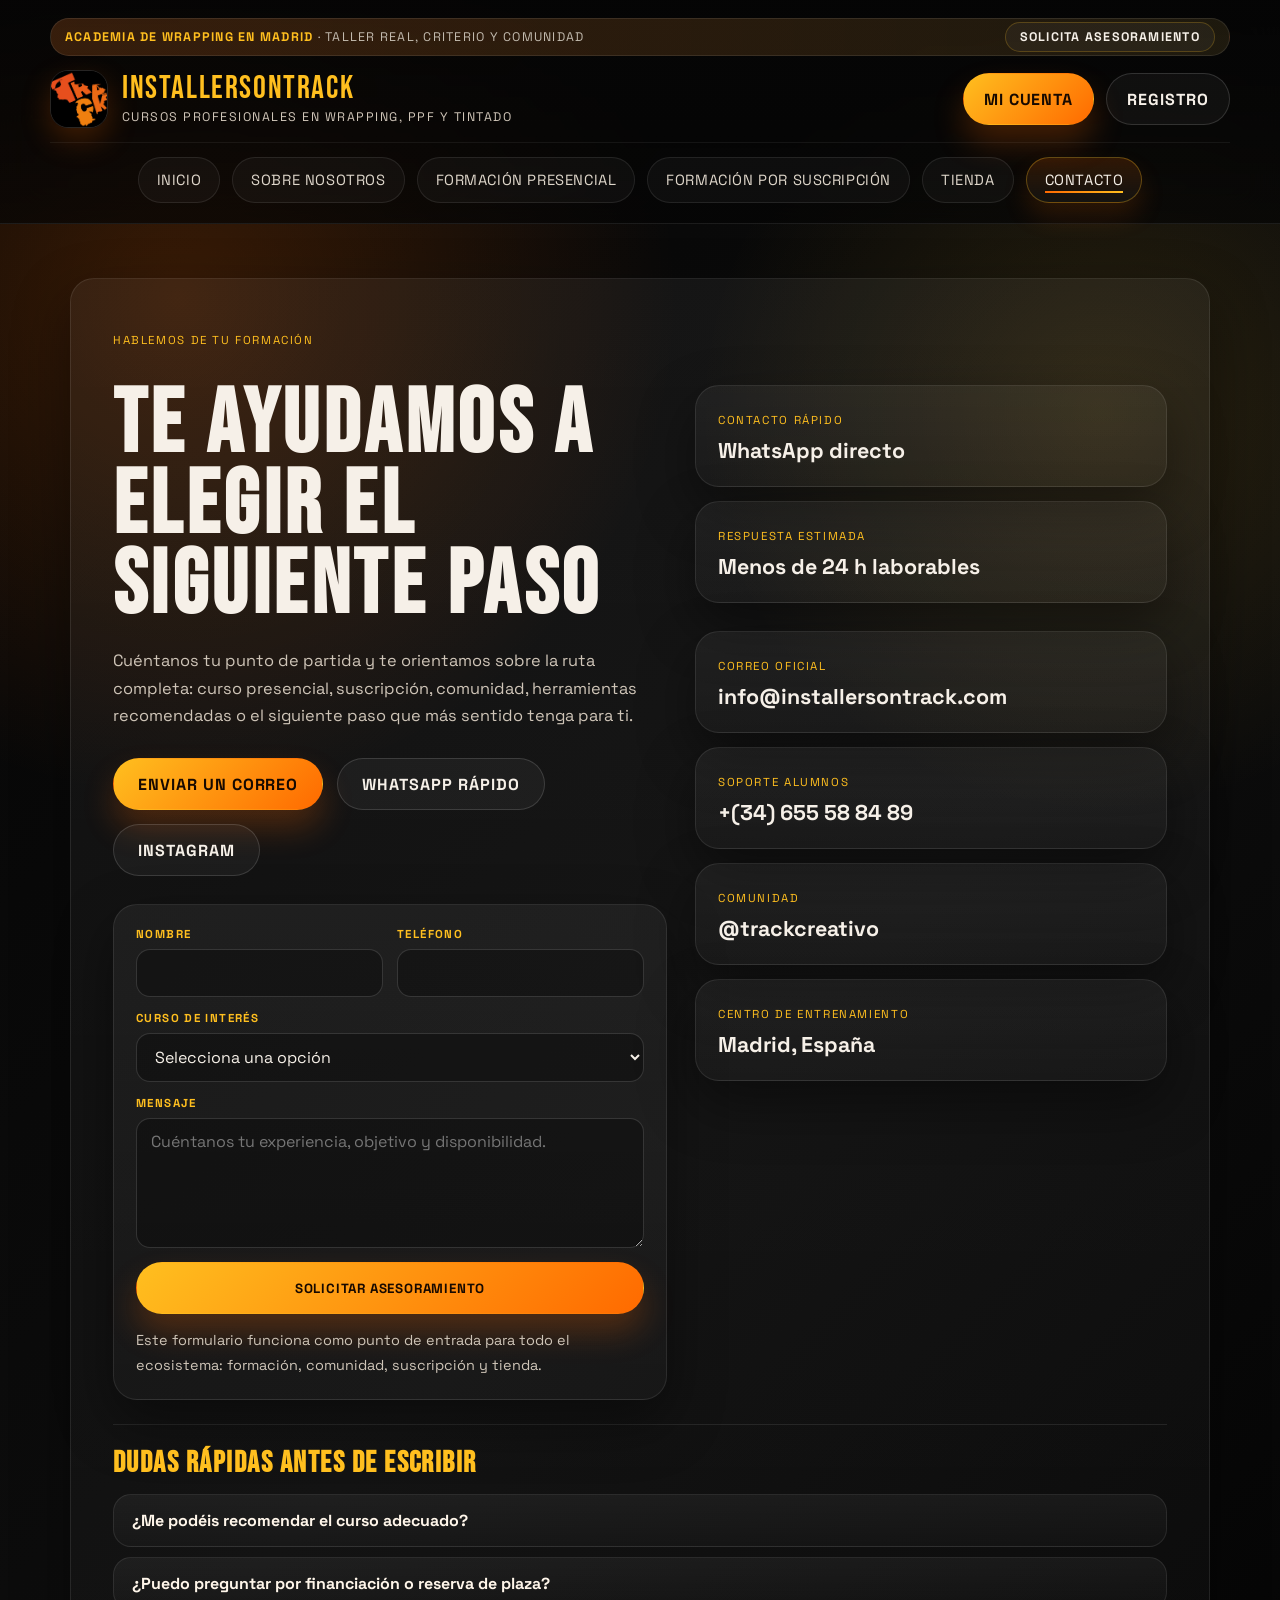
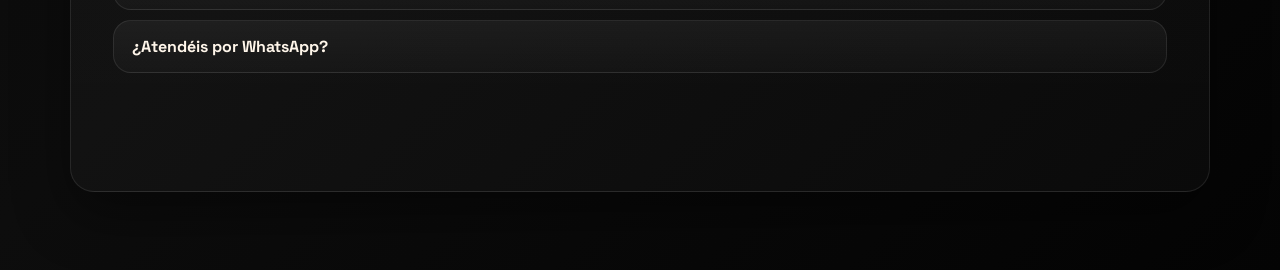
==== commit 77b7ce91: "Fix SEO brand and performance issues" ====
--- a/contacto.html
+++ b/contacto.html
@@ -3,7 +3,17 @@
 <head>
   <meta charset="UTF-8">
   <meta name="viewport" content="width=device-width, initial-scale=1.0">
-  <title>Contacto | INSTALLERSONTRUCK</title>
+  <meta name="description" content="Contacta con INSTALLERSONTRACK para resolver dudas sobre cursos presenciales, suscripción, comunidad, tienda y asesoramiento en wrapping, PPF y tintado.">
+  <meta name="theme-color" content="#050505">
+  <meta property="og:title" content="Contacto | INSTALLERSONTRACK">
+  <meta property="og:description" content="Contacta con INSTALLERSONTRACK para resolver dudas sobre cursos presenciales, suscripción, comunidad, tienda y asesoramiento en wrapping, PPF y tintado.">
+  <meta property="og:type" content="website">
+  <meta property="og:image" content="logo.jpg">
+  <meta name="twitter:card" content="summary_large_image">
+  <meta name="twitter:title" content="Contacto | INSTALLERSONTRACK">
+  <meta name="twitter:description" content="Contacta con INSTALLERSONTRACK para resolver dudas sobre cursos presenciales, suscripción, comunidad, tienda y asesoramiento en wrapping, PPF y tintado.">
+  <meta name="twitter:image" content="logo.jpg">
+  <title>Contacto | INSTALLERSONTRACK</title>
   <link rel="preconnect" href="https://fonts.googleapis.com">
   <link rel="preconnect" href="https://fonts.gstatic.com" crossorigin>
   <link href="https://fonts.googleapis.com/css2?family=Bebas+Neue&family=Space+Grotesk:wght@400;500;700&display=swap" rel="stylesheet">
@@ -42,6 +52,17 @@
     }
   </script>
   <link rel="stylesheet" href="design-system.css">
+
+  <script type="application/ld+json">
+  {
+    "@context": "https://schema.org",
+    "@type": "BreadcrumbList",
+    "itemListElement": [
+      { "@type": "ListItem", "position": 1, "name": "Inicio", "item": "index.html" },
+      { "@type": "ListItem", "position": 2, "name": "Contacto", "item": "contacto.html" }
+    ]
+  }
+  </script>
 </head>
 <body>
   <header class="site-header">
@@ -53,9 +74,9 @@
 
       <div class="header-top">
         <a class="brand" href="index.html" aria-label="Ir al inicio">
-          <img class="brand-logo" src="logo.jpg" alt="Logo de INSTALLERSONTRUCK">
+          <img decoding="async" class="brand-logo" src="logo.jpg" alt="Logo de INSTALLERSONTRACK">
           <div class="brand-copy">
-            <div class="brand-name">INSTALLERSONTRUCK</div>
+            <div class="brand-name">INSTALLERSONTRACK</div>
             <div class="brand-tag">Cursos profesionales en wrapping, PPF y tintado</div>
           </div>
         </a>
@@ -102,7 +123,7 @@
             <a class="placeholder-button placeholder-button-secondary" href="https://www.instagram.com/trackcreativo" target="_blank" rel="noreferrer">Instagram</a>
           </div>
 
-          <form class="contact-form" action="mailto:info@installersontrack.com" method="post" enctype="text/plain">
+          <form class="contact-form" method="post" data-integration="contact-form-endpoint">
             <div class="contact-form-grid">
               <div class="field-group">
                 <label for="nombre">Nombre</label>
@@ -190,3 +211,8 @@
 
 
 
+
+
+
+
+
--- a/design-system.css
+++ b/design-system.css
@@ -16,6 +16,18 @@
   --tc-radius: 24px;
   --tc-radius-sm: 16px;
   --tc-max: 1180px;
+
+  --bg: var(--tc-bg);
+  --bg-soft: var(--tc-bg-2);
+  --line: var(--tc-line);
+  --text: var(--tc-text);
+  --muted: var(--tc-muted);
+  --orange: var(--tc-orange);
+  --yellow: var(--tc-yellow);
+  --magenta: var(--tc-orange);
+  --shadow: var(--tc-shadow);
+  --radius: var(--tc-radius);
+  --max: var(--tc-max);
 }
 
 html {
@@ -33,6 +45,16 @@
 
 body.subscription-page::before {
   display: none !important;
+}
+
+body::selection {
+  background: rgba(255, 191, 31, 0.28);
+  color: #fff6ea;
+}
+
+section {
+  padding-top: clamp(46px, 7vw, 76px);
+  padding-bottom: clamp(46px, 7vw, 76px);
 }
 
 .page-shell,
@@ -54,21 +76,30 @@
 .hero h1,
 .page-title h1,
 .contact-page-card h1,
-.course-copy h1 {
+.course-copy h1,
+.store-home h1,
+.brand-copy h1 {
   font-size: clamp(3.2rem, 7vw, 5.8rem) !important;
   line-height: 0.9 !important;
   color: var(--tc-text) !important;
+  margin-bottom: 20px !important;
 }
 
 .section-title,
+.section-heading,
 .route-panel h2,
 .bundle-panel h2,
 .support-panel h2,
 .contact-faq h2,
-.faq-panel h2 {
+.faq-panel h2,
+.video-category h3,
+.store-home-main h2,
+.narrative-panel h2 {
   font-size: clamp(2.35rem, 5vw, 3.9rem) !important;
   line-height: 0.95 !important;
   color: var(--tc-text) !important;
+  margin-top: 0 !important;
+  margin-bottom: 16px !important;
 }
 
 .detail-card h2,
@@ -76,9 +107,26 @@
 .course-faq h2,
 .product-card h2,
 .student-card h2,
-.signup-summary h2 {
+.signup-summary h2,
+.contact-page-item h2,
+.placeholder-card h2,
+.modal-title {
   font-size: 1.85rem !important;
   line-height: 0.98 !important;
+  color: var(--tc-yellow) !important;
+}
+
+h3,
+.offer-front h3,
+.offer-back h3,
+.pillar-card h3,
+.logic-card h3,
+.store-product-card h3,
+.mini-point strong,
+.fact strong,
+.testimonial-metric strong {
+  font-size: clamp(1.45rem, 2.4vw, 2.05rem) !important;
+  line-height: 1 !important;
   color: var(--tc-yellow) !important;
 }
 
@@ -97,7 +145,10 @@
 .section-desc,
 .course-copy p,
 .contact-page-intro,
-.hero p {
+.hero p,
+.brand-copy p,
+.store-home-main p,
+.modal-desc {
   color: var(--tc-muted) !important;
   font-size: 1.02rem;
   line-height: 1.7;
@@ -105,14 +156,23 @@
 
 .eyebrow,
 .section-label,
+.section-eyebrow,
 .course-label,
 .placeholder-eyebrow,
 .product-tag,
 .offer-tag,
-.contact-page-label {
-  color: var(--tc-yellow) !important;
-  border-color: var(--tc-line) !important;
-  background: rgba(255, 255, 255, 0.045) !important;
+.contact-page-label,
+.card-kicker,
+.testimonial-tag {
+  color: var(--tc-yellow) !important;
+  display: inline-flex;
+  align-items: center;
+  width: fit-content;
+  padding: 0 !important;
+  border: 0 !important;
+  border-radius: 0 !important;
+  background: transparent !important;
+  box-shadow: none !important;
   letter-spacing: 0.14em !important;
 }
 
@@ -148,6 +208,8 @@
 .header-cta,
 .site-header .header-cta,
 .cta-primary,
+.form-submit,
+.forum-button.primary,
 .offer-button-primary,
 .offer-link.offer-button-primary,
 .btn-orange {
@@ -167,6 +229,7 @@
 .header-ghost,
 .site-header .header-ghost,
 .cta-secondary,
+.forum-button,
 .offer-button,
 .store-link {
   min-height: 52px;
@@ -207,25 +270,46 @@
 .route-panel,
 .route-card,
 .value-panel,
+.value-box,
 .preview-panel,
+.preview-item,
 .faq-panel,
 .community-system,
 .community-card,
 .store-spotlight,
 .store-spotlight-products a,
+.store-product-card,
+.store-product-strip,
 .product-card,
 .bundle-panel,
 .support-panel,
 .logic-card,
 .student-card,
 .signup-flow,
+.signup-step,
 .signup-summary,
 .contact-page-item,
+.contact-page-card,
 .contact-form,
 .contact-faq-list details,
 .faq-list details,
 .yt-video,
-.testimonial-card {
+.yt-thumbnail,
+.testimonial-card,
+.narrative-panel,
+.pillar-card,
+.method-item,
+.method-quote,
+.fact,
+.response-card,
+.response-note,
+.whatsapp-card,
+.forum-shell,
+.forum-toolbar,
+.forum-row,
+.modal-content,
+.mini-point,
+.ecosystem-step {
   border: 1px solid var(--tc-line) !important;
   border-radius: var(--tc-radius) !important;
   background: linear-gradient(180deg, rgba(255, 255, 255, 0.052), rgba(255, 255, 255, 0.022)) !important;
@@ -238,7 +322,17 @@
 .community-card,
 .store-spotlight-products a,
 .student-card,
-.product-card {
+.product-card,
+.store-product-card,
+.store-product-strip,
+.preview-item,
+.signup-step,
+.method-item,
+.fact,
+.forum-row,
+.yt-thumbnail,
+.mini-point,
+.ecosystem-step {
   border-radius: 18px !important;
   box-shadow: none !important;
 }
@@ -246,9 +340,243 @@
 .visual-card,
 .course-cover,
 .offer-face,
-.gallery-card {
+.gallery-card,
+.method-figure,
+.hero-visual,
+.visual-main,
+.offer-logo-showcase {
   border-color: var(--tc-line) !important;
   box-shadow: var(--tc-shadow) !important;
+}
+
+.hero-ribbon {
+  width: 100% !important;
+  overflow: hidden !important;
+  background: transparent !important;
+  border: 0 !important;
+  box-shadow: none !important;
+}
+
+.ticker {
+  display: flex !important;
+  width: max-content !important;
+  min-width: max-content !important;
+  gap: clamp(18px, 3vw, 30px) !important;
+  white-space: nowrap !important;
+  font-family: "Bebas Neue", sans-serif !important;
+  font-size: clamp(2rem, 5vw, 3.25rem) !important;
+  line-height: 1 !important;
+  letter-spacing: 0.08em !important;
+  color: rgba(246, 240, 232, 0.94) !important;
+  text-transform: uppercase !important;
+  animation: tc-ticker 18s linear infinite !important;
+  will-change: transform;
+}
+
+.ticker span {
+  display: inline-flex !important;
+  align-items: center !important;
+  gap: clamp(18px, 3vw, 30px) !important;
+  font-family: "Bebas Neue", sans-serif !important;
+  font-size: inherit !important;
+  line-height: inherit !important;
+}
+
+.ticker span::after {
+  content: "///";
+  color: var(--tc-orange);
+}
+
+@keyframes tc-ticker {
+  from { transform: translate3d(0, 0, 0); }
+  to { transform: translate3d(-50%, 0, 0); }
+}
+
+@media (prefers-reduced-motion: reduce) {
+  .ticker {
+    animation: none !important;
+    transform: none !important;
+  }
+}
+
+.hero-ribbon,
+.ticker,
+.course-alert,
+.proof-band,
+.footer-line,
+.calendar-head,
+.weekday,
+.forum-tabs,
+.forum-category,
+.route-actions,
+.offer-actions,
+.contact-page-actions,
+.modal-buttons {
+  border-color: var(--tc-line) !important;
+}
+
+.hero-ribbon,
+.course-alert,
+.proof-band,
+.forum-tab,
+.forum-category,
+.weekday,
+.calendar-head {
+  background: rgba(255, 255, 255, 0.045) !important;
+  color: var(--tc-text) !important;
+}
+
+.hero-ribbon {
+  background: transparent !important;
+  border: 0 !important;
+  box-shadow: none !important;
+}
+
+.forum-tab.is-active,
+.weekday.is-active,
+.signup-number,
+.method-number,
+.forum-icon,
+.benefit-item::before,
+.bundle-list li::before {
+  background: linear-gradient(135deg, var(--tc-yellow), var(--tc-orange)) !important;
+  color: #170900 !important;
+  border-color: transparent !important;
+}
+
+.site-header .ribbon-link,
+.ribbon-link {
+  display: inline-flex;
+  align-items: center;
+  min-height: 30px;
+  padding: 0 14px;
+  border: 1px solid rgba(255, 191, 31, 0.22) !important;
+  border-radius: 999px;
+  background: rgba(255, 255, 255, 0.045) !important;
+  color: var(--tc-text) !important;
+  text-decoration: none !important;
+  box-shadow: none !important;
+}
+
+.site-header .ribbon-link:hover,
+.ribbon-link:hover {
+  border-color: rgba(255, 191, 31, 0.42) !important;
+  background: rgba(255, 191, 31, 0.08) !important;
+  color: var(--tc-yellow) !important;
+}
+
+.testimonial-highlight,
+.contact-wrap {
+  background:
+    radial-gradient(circle at top right, rgba(255, 191, 31, 0.10), transparent 38%),
+    linear-gradient(180deg, rgba(255, 255, 255, 0.055), rgba(255, 255, 255, 0.022)) !important;
+  color: var(--tc-text) !important;
+  border: 1px solid var(--tc-line) !important;
+}
+
+.testimonial-highlight p,
+.testimonial-metric span,
+.contact-wrap p {
+  color: var(--tc-muted) !important;
+}
+
+.testimonial-highlight strong,
+.testimonial-metric b {
+  color: var(--tc-yellow) !important;
+}
+
+.testimonial-metric,
+.contact-block {
+  background: rgba(0, 0, 0, 0.28) !important;
+  border-color: var(--tc-line) !important;
+}
+
+.forum-tabs {
+  gap: 18px !important;
+  border: 0 !important;
+  background: transparent !important;
+}
+
+.forum-tab {
+  min-height: auto !important;
+  padding: 0 0 5px !important;
+  border: 0 !important;
+  border-radius: 0 !important;
+  background: transparent !important;
+  color: var(--tc-muted) !important;
+  box-shadow: none !important;
+}
+
+.forum-tab.is-active {
+  background: transparent !important;
+  color: var(--tc-yellow) !important;
+  border-bottom: 1px solid rgba(255, 191, 31, 0.55) !important;
+}
+
+.visual-badge {
+  background:
+    radial-gradient(circle at top left, rgba(255, 191, 31, 0.12), transparent 42%),
+    linear-gradient(180deg, rgba(12, 12, 12, 0.92), rgba(5, 5, 5, 0.82)) !important;
+  border: 1px solid rgba(255, 191, 31, 0.24) !important;
+  color: var(--tc-text) !important;
+}
+
+.visual-badge strong {
+  color: var(--tc-text) !important;
+}
+
+.visual-badge p {
+  color: var(--tc-muted) !important;
+}
+
+.course-cover-badge {
+  background:
+    radial-gradient(circle at top left, rgba(255, 191, 31, 0.11), transparent 38%),
+    linear-gradient(180deg, rgba(12, 12, 12, 0.90), rgba(5, 5, 5, 0.80)) !important;
+  border: 1px solid rgba(255, 191, 31, 0.22) !important;
+  color: var(--tc-text) !important;
+}
+
+.course-cover-badge strong {
+  color: var(--tc-yellow) !important;
+}
+
+.course-cover-badge span {
+  color: var(--tc-muted) !important;
+}
+
+.hero-limit,
+.section-title strong,
+.brand-name,
+.yt-title,
+.modal-link,
+.testimonial-metric strong,
+.fact strong,
+.benefit-list strong {
+  color: var(--tc-yellow) !important;
+}
+
+.section-title,
+.section-heading,
+.main-intro h2,
+.store-home-main h2 {
+  color: var(--tc-text) !important;
+}
+
+.outline,
+.orange-stroke {
+  color: transparent !important;
+  -webkit-text-stroke: 1px rgba(255, 191, 31, 0.82) !important;
+}
+
+.modal-overlay {
+  background: rgba(0, 0, 0, 0.78) !important;
+  backdrop-filter: blur(10px);
+}
+
+.modal-close {
+  color: var(--tc-text) !important;
+  border-radius: 999px !important;
 }
 
 input,
@@ -276,10 +604,39 @@
   background-clip: text !important;
 }
 
+a:not(.header-cta):not(.header-ghost):not(.button-primary):not(.button-secondary):not(.cta-primary):not(.cta-secondary):not(.placeholder-button):not(.placeholder-button-secondary):not(.btn-orange) {
+  transition: color 0.2s ease, border-color 0.2s ease, background 0.2s ease, transform 0.2s ease;
+}
+
+a:not(.header-cta):not(.header-ghost):not(.button-primary):not(.button-secondary):not(.cta-primary):not(.cta-secondary):not(.placeholder-button):not(.placeholder-button-secondary):not(.btn-orange):hover {
+  color: var(--tc-yellow) !important;
+}
+
+svg,
+.yt-lock,
+.modal-lock {
+  color: var(--tc-yellow) !important;
+}
+
 @media (max-width: 640px) {
   .page-shell,
   .site-header .page-shell {
     width: min(calc(100% - 22px), var(--tc-max));
+  }
+
+  .hero-visual,
+  .hero-stack {
+    width: 100% !important;
+    max-width: 100% !important;
+    margin-inline: auto !important;
+    overflow: hidden !important;
+  }
+
+  .visual-card,
+  .visual-main,
+  .visual-side,
+  .visual-detail {
+    max-width: 100% !important;
   }
 
   h1,
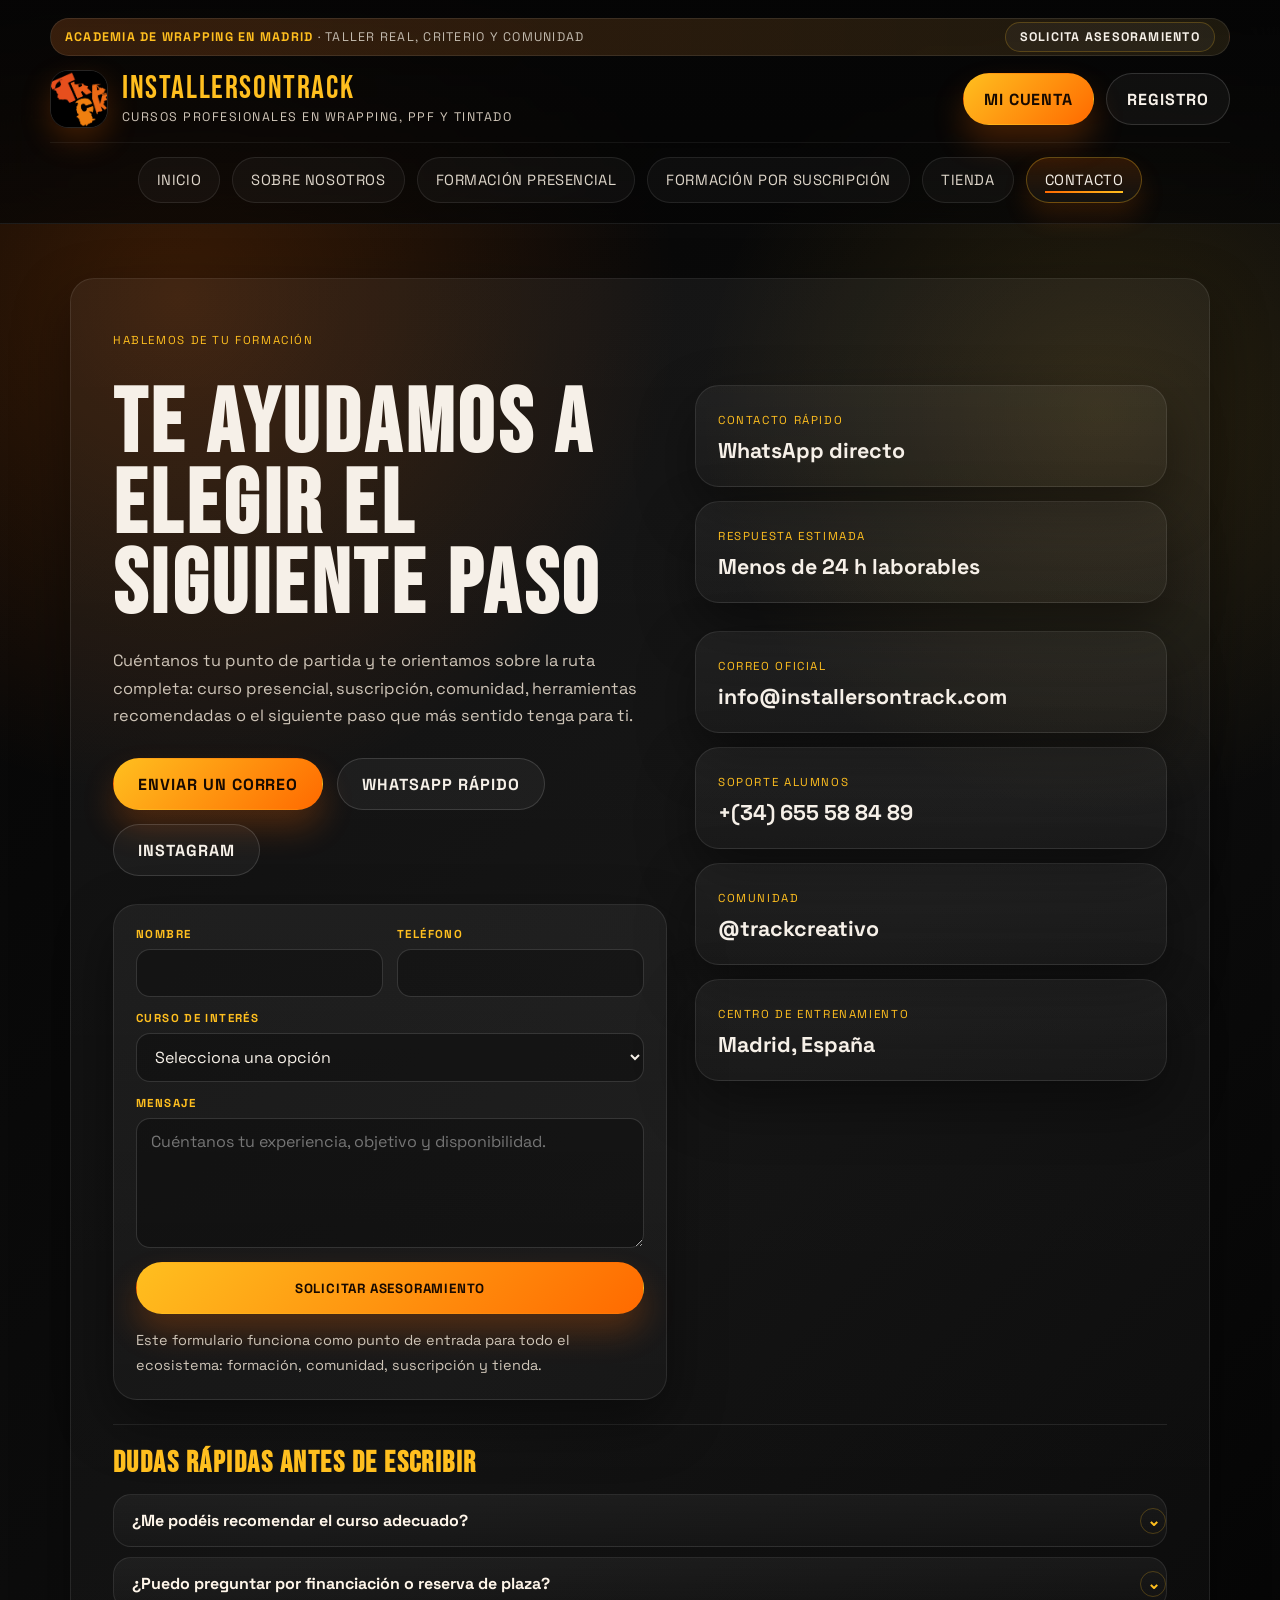
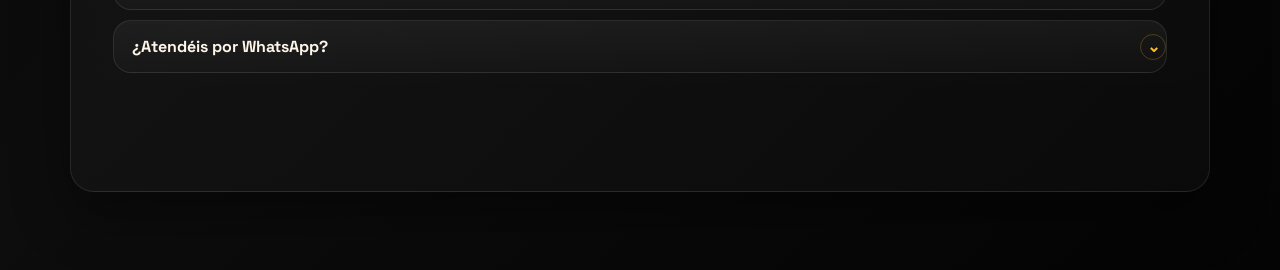
==== commit eb35597f: "Polish layout details and favicon" ====
--- a/contacto.html
+++ b/contacto.html
@@ -14,6 +14,7 @@
   <meta name="twitter:description" content="Contacta con INSTALLERSONTRACK para resolver dudas sobre cursos presenciales, suscripción, comunidad, tienda y asesoramiento en wrapping, PPF y tintado.">
   <meta name="twitter:image" content="logo.jpg">
   <title>Contacto | INSTALLERSONTRACK</title>
+  <link rel="icon" href="logo.jpg" type="image/jpeg">
   <link rel="preconnect" href="https://fonts.googleapis.com">
   <link rel="preconnect" href="https://fonts.gstatic.com" crossorigin>
   <link href="https://fonts.googleapis.com/css2?family=Bebas+Neue&family=Space+Grotesk:wght@400;500;700&display=swap" rel="stylesheet">
@@ -216,3 +217,4 @@
 
 
 
+
--- a/design-system.css
+++ b/design-system.css
@@ -350,7 +350,9 @@
 }
 
 .hero-ribbon {
-  width: 100% !important;
+  width: min(calc(100% - 32px), var(--tc-max)) !important;
+  max-width: var(--tc-max) !important;
+  margin-inline: auto !important;
   overflow: hidden !important;
   background: transparent !important;
   border: 0 !important;
@@ -513,6 +515,25 @@
   border-bottom: 1px solid rgba(255, 191, 31, 0.55) !important;
 }
 
+.forum-shell,
+.forum-toolbar,
+.forum-row,
+.forum-category,
+.forum-last {
+  background: linear-gradient(180deg, rgba(255, 255, 255, 0.048), rgba(255, 255, 255, 0.02)) !important;
+  border-color: var(--tc-line) !important;
+}
+
+.forum-row:hover {
+  background: linear-gradient(180deg, rgba(255, 255, 255, 0.055), rgba(255, 255, 255, 0.025)) !important;
+}
+
+.forum-icon {
+  background: rgba(0, 0, 0, 0.26) !important;
+  border: 1px solid rgba(255, 191, 31, 0.22) !important;
+  color: var(--tc-yellow) !important;
+}
+
 .visual-badge {
   background:
     radial-gradient(circle at top left, rgba(255, 191, 31, 0.12), transparent 42%),
@@ -543,6 +564,24 @@
 
 .course-cover-badge span {
   color: var(--tc-muted) !important;
+}
+
+@media (min-width: 821px) {
+  .course-layout {
+    align-items: start !important;
+  }
+
+  .course-cover {
+    position: sticky !important;
+    top: 118px !important;
+    align-self: start !important;
+    max-height: calc(100vh - 136px) !important;
+  }
+
+  .course-cover img {
+    height: calc(100vh - 136px) !important;
+    min-height: 0 !important;
+  }
 }
 
 .hero-limit,
@@ -579,6 +618,46 @@
   border-radius: 999px !important;
 }
 
+.narrative-panel {
+  padding-top: clamp(42px, 6vw, 58px) !important;
+}
+
+.faq-list summary,
+.contact-faq-list summary {
+  position: relative;
+  display: flex !important;
+  align-items: center;
+  justify-content: space-between;
+  gap: 18px;
+  padding-right: 36px !important;
+  cursor: pointer;
+}
+
+.faq-list summary::after,
+.contact-faq-list summary::after {
+  content: "⌄";
+  position: absolute;
+  right: 0;
+  top: 50%;
+  width: 24px;
+  height: 24px;
+  display: grid;
+  place-items: center;
+  transform: translateY(-50%);
+  border-radius: 999px;
+  border: 1px solid rgba(255, 191, 31, 0.24);
+  color: var(--tc-yellow);
+  font-family: "Space Grotesk", sans-serif;
+  font-size: 1rem;
+  line-height: 1;
+  transition: transform 0.2s ease;
+}
+
+.faq-list details[open] summary::after,
+.contact-faq-list details[open] summary::after {
+  transform: translateY(-50%) rotate(180deg);
+}
+
 input,
 select,
 textarea,
